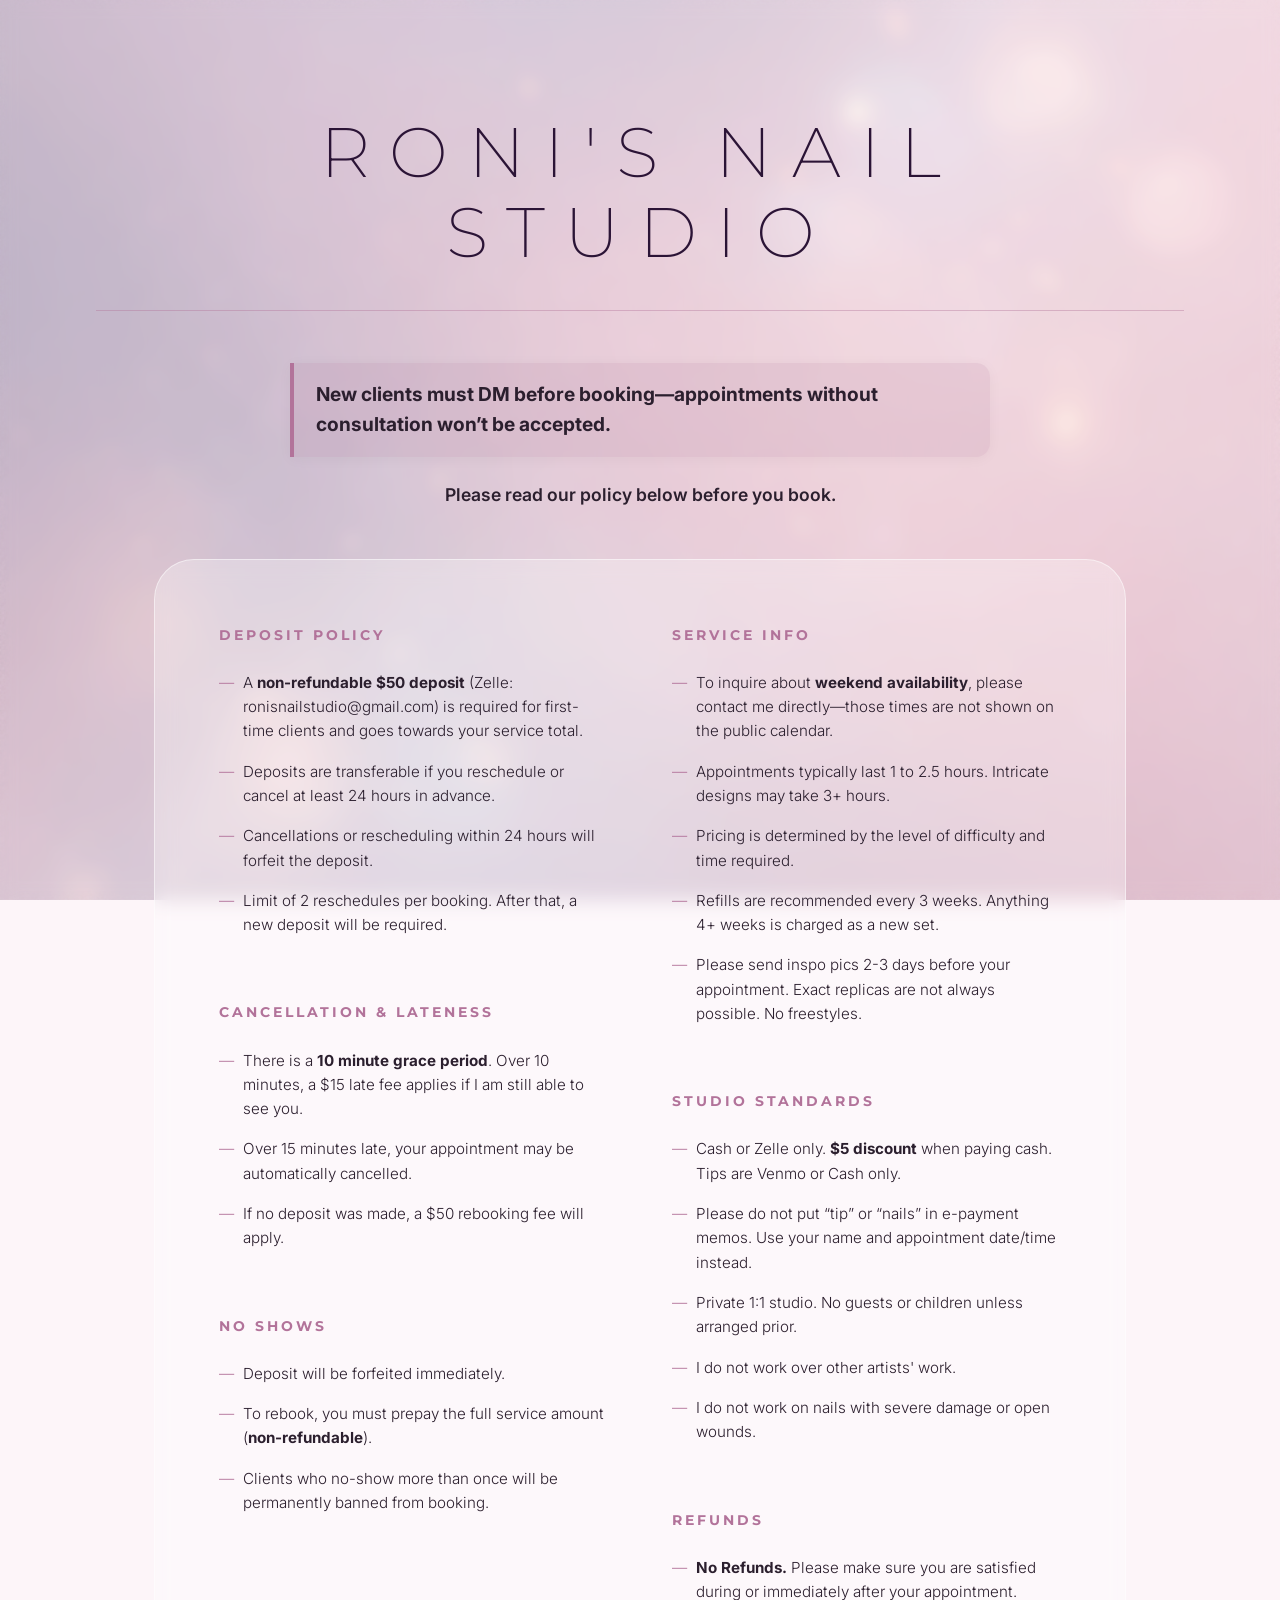
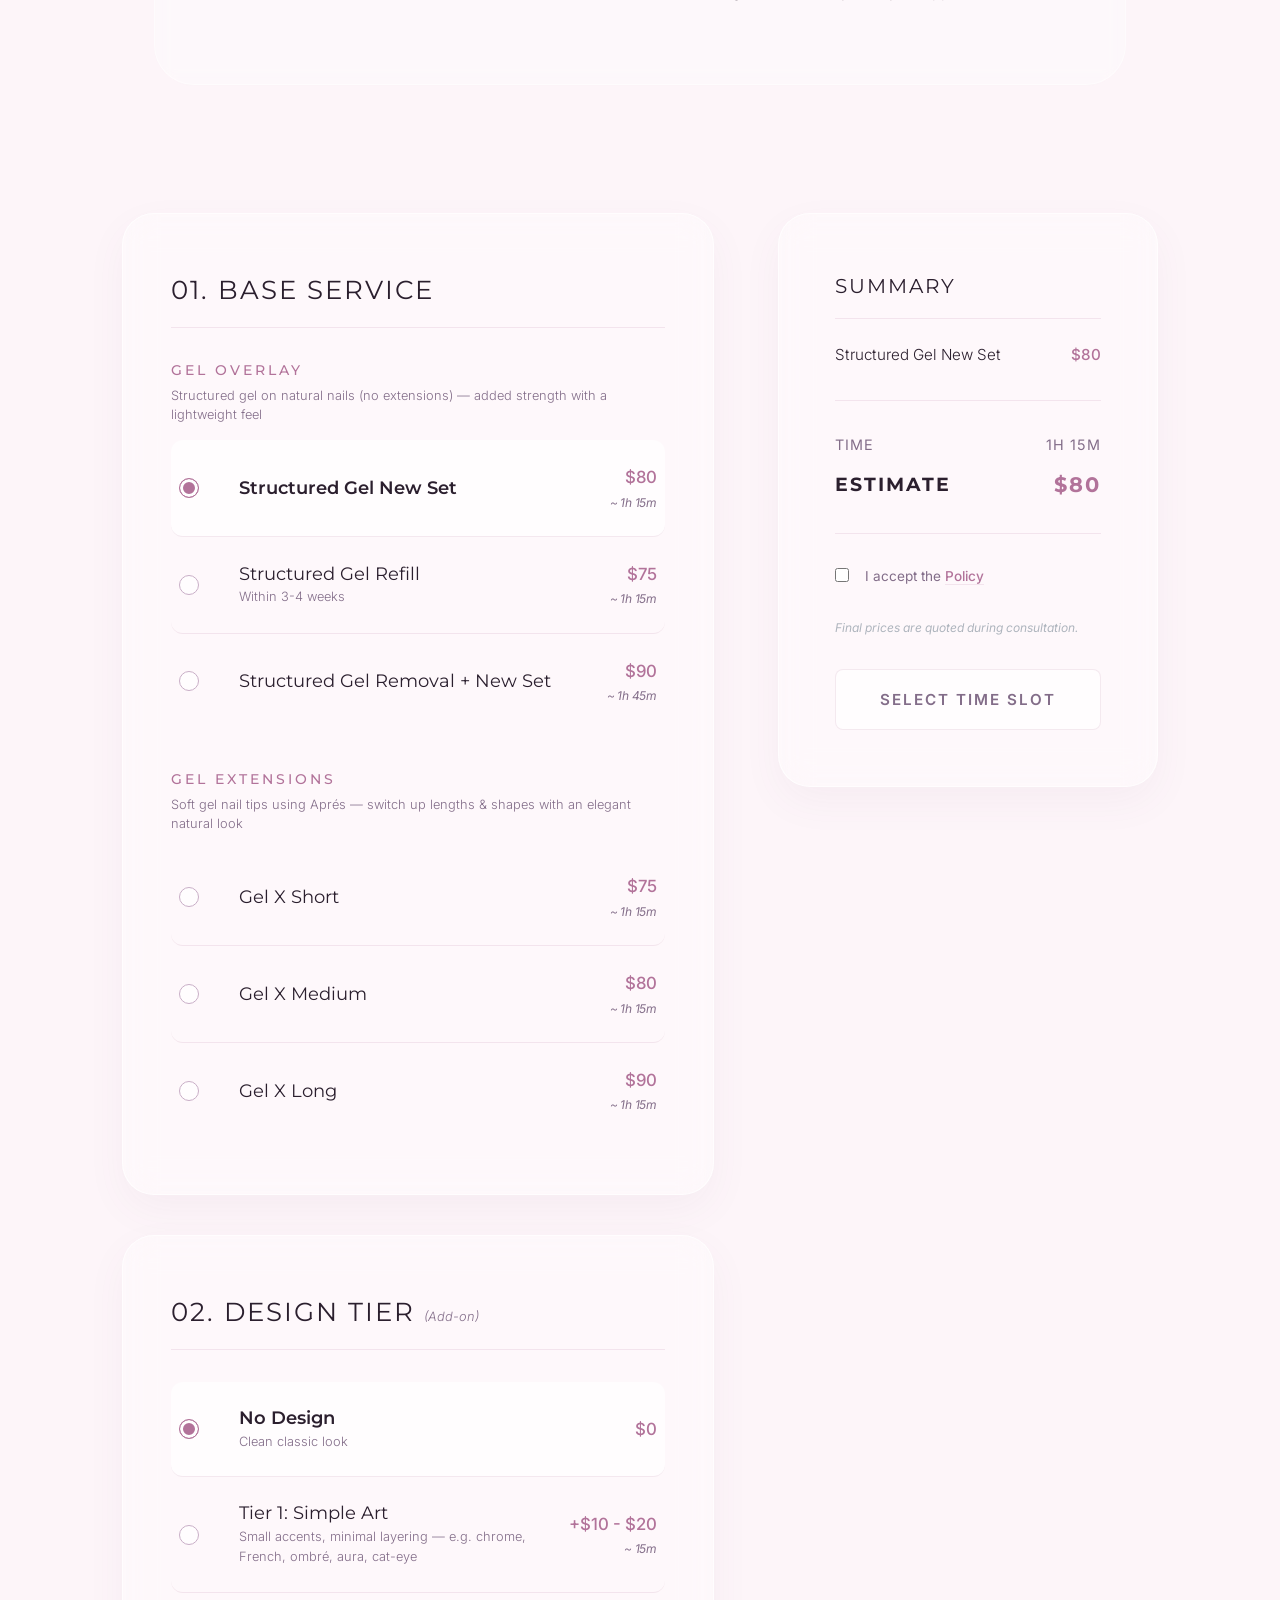
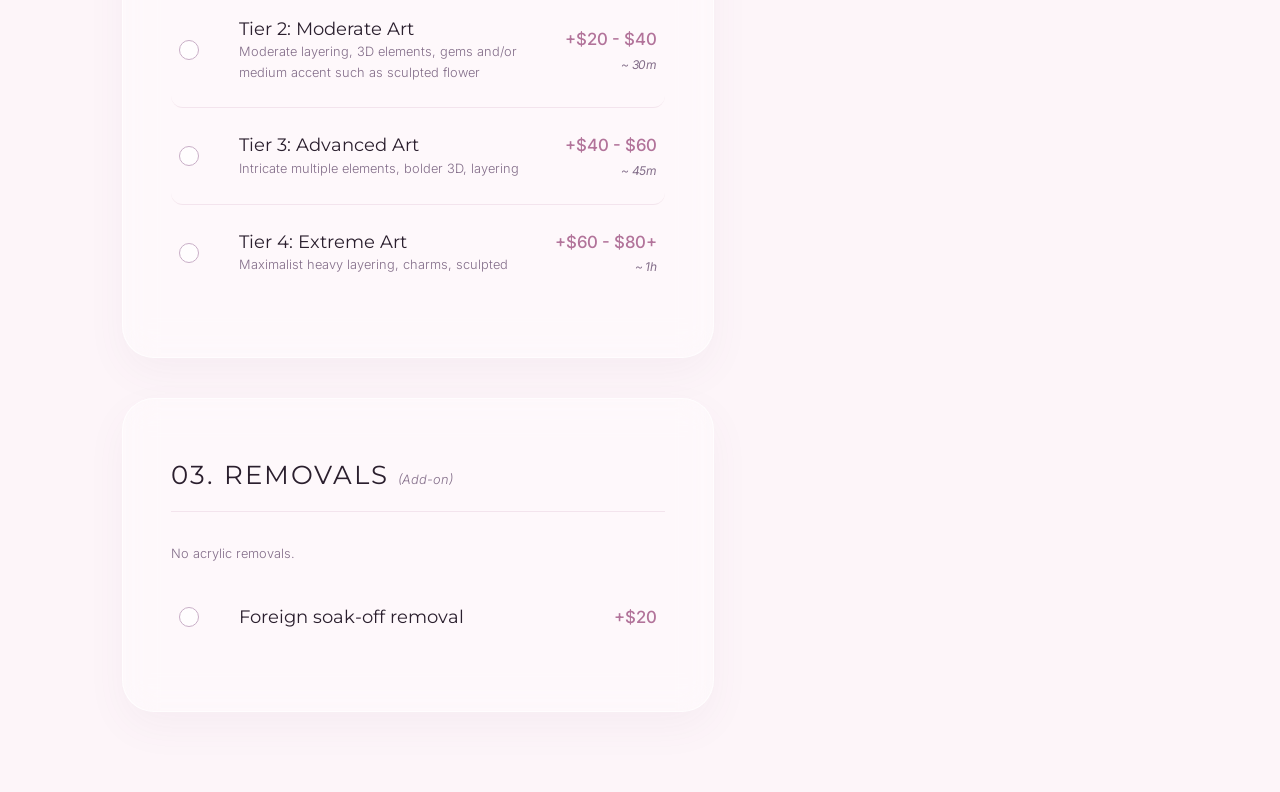
==== public/index.html @ 2b874a6c "Policy: clearer e-payment memo wording (tip/nails). Made-with: Cursor" ====
<!DOCTYPE html>
<html lang="en">
<head>
    <meta charset="UTF-8">
    <meta name="viewport" content="width=device-width, initial-scale=1.0">
    <link rel="icon" href="favicon.png" type="image/png">
    <link rel="apple-touch-icon" href="favicon.png">
    <title>Roni's Nail Studio</title>
    <!-- OG: absolute og:url + og:image required for Instagram/Meta link previews (cache: developers.facebook.com/tools/debug/). -->
    <meta name="description" content="Roni's Nail Studio">
    <meta name="keywords" content="nail studio, gel nails, gel-x, structured gel, nail art, private nail studio">
    <meta property="og:url" content="https://ronisnailstudio.com/">
    <meta property="og:title" content="Roni's Nail Studio">
    <meta property="og:description" content="Roni's Nail Studio">
    <meta property="og:type" content="website">
    <meta property="og:site_name" content="Roni's Nail Studio">
    <meta property="og:image" content="https://ronisnailstudio.com/favicon.png">
    <meta property="og:image:width" content="512">
    <meta property="og:image:height" content="512">
    <meta property="og:image:alt" content="Roni's Nail Studio">
    <meta name="twitter:card" content="summary">
    <meta name="twitter:title" content="Roni's Nail Studio">
    <meta name="twitter:description" content="Roni's Nail Studio">
    <meta name="twitter:image" content="https://ronisnailstudio.com/favicon.png">
    <link rel="stylesheet" href="styles.css?v=policy-emphasis-2">
    <!-- Premium Fonts -->
    <link href="https://fonts.googleapis.com/css2?family=Montserrat:wght@200;300;400;500&family=Playfair+Display:ital,wght@0,400;0,500;0,600;1,400&family=Inter:wght@300;400;500;600&display=swap" rel="stylesheet">
</head>
<body>
    <div class="background-texture"></div>
    <div class="background-overlay"></div>
    
    <header class="hero">
        <div class="title-wrapper">
            <h1>Roni's Nail Studio</h1>
        </div>
    </header>

    <main class="container">
        <!-- Unified Policy Section (Instagram Sync Edition) 💅✨ -->
        <section class="guidelines-section">
            <p class="editorial-intro policy-intro-alert">New clients must DM before booking—appointments without consultation won’t be accepted.</p>
            <p class="editorial-intro policy-intro-standout">Please read our policy below before you book.</p>
            <div class="guidelines-grid">
                <div class="guide-column">
                    <div class="guide-item">
                        <h3>Deposit Policy</h3>
                        <ul>
                            <li>A <strong>non-refundable $50 deposit</strong> (Zelle: ronisnailstudio@gmail.com) is required for first-time clients and goes towards your service total.</li>
                            <li>Deposits are transferable if you reschedule or cancel at least 24 hours in advance.</li>
                            <li>Cancellations or rescheduling within 24 hours will forfeit the deposit.</li>
                            <li>Limit of 2 reschedules per booking. After that, a new deposit will be required.</li>
                        </ul>
                    </div>
                    <div class="guide-item">
                        <h3>Cancellation & Lateness</h3>
                        <ul>
                            <li>There is a <strong>10 minute grace period</strong>. Over 10 minutes, a $15 late fee applies if I am still able to see you.</li>
                            <li>Over 15 minutes late, your appointment may be automatically cancelled.</li>
                            <li>If no deposit was made, a $50 rebooking fee will apply.</li>
                        </ul>
                    </div>
                    <div class="guide-item">
                        <h3>No Shows</h3>
                        <ul>
                            <li>Deposit will be forfeited immediately.</li>
                            <li>To rebook, you must prepay the full service amount (<strong>non-refundable</strong>).</li>
                            <li>Clients who no-show more than once will be permanently banned from booking.</li>
                        </ul>
                    </div>
                </div>
                
                <div class="guide-column">
                    <div class="guide-item">
                        <h3>Service Info</h3>
                        <ul>
                            <li>To inquire about <strong>weekend availability</strong>, please contact me directly—those times are not shown on the public calendar.</li>
                            <li>Appointments typically last 1 to 2.5 hours. Intricate designs may take 3+ hours.</li>
                            <li>Pricing is determined by the level of difficulty and time required.</li>
                            <li>Refills are recommended every 3 weeks. Anything 4+ weeks is charged as a new set.</li>
                            <li>Please send inspo pics 2-3 days before your appointment. Exact replicas are not always possible. No freestyles.</li>
                        </ul>
                    </div>
                    <div class="guide-item">
                        <h3>Studio Standards</h3>
                        <ul>
                            <li>Cash or Zelle only. <strong>$5 discount</strong> when paying cash. Tips are Venmo or Cash only.</li>
                            <li>Please do not put “tip” or “nails” in e-payment memos. Use your name and appointment date/time instead.</li>
                            <li>Private 1:1 studio. No guests or children unless arranged prior.</li>
                            <li>I do not work over other artists' work.</li>
                            <li>I do not work on nails with severe damage or open wounds.</li>
                        </ul>
                    </div>
                    <div class="guide-item">
                        <h3>Refunds</h3>
                        <ul>
                            <li><strong>No Refunds.</strong> Please make sure you are satisfied during or immediately after your appointment.</li>
                        </ul>
                    </div>
                </div>
            </div>
        </section>

        <div class="booking-form">
            <section class="form-section">
                <h2>01. Base Service</h2>
                <h3 class="category-label">Gel Overlay</h3>
                <p class="category-desc">Structured gel on natural nails (no extensions) — added strength with a lightweight feel</p>
                <div class="service-list">
                    <label class="list-row luxury-radio">
                        <input type="radio" name="base-service" value="sg-new" data-price="80" data-time="75" checked>
                        <div class="row-content">
                            <div class="row-info"><h3>Structured Gel New Set</h3></div>
                            <div class="row-meta"><span class="price">$80</span><span class="time">~ 1h 15m</span></div>
                        </div>
                    </label>
                    <label class="list-row luxury-radio">
                        <input type="radio" name="base-service" value="sg-refill" data-price="75" data-time="75">
                        <div class="row-content">
                            <div class="row-info"><h3>Structured Gel Refill</h3><p class="desc">Within 3-4 weeks</p></div>
                            <div class="row-meta"><span class="price">$75</span><span class="time">~ 1h 15m</span></div>
                        </div>
                    </label>
                    <label class="list-row luxury-radio">
                        <input type="radio" name="base-service" value="sg-removal-new" data-price="90" data-time="105">
                        <div class="row-content">
                            <div class="row-info"><h3>Structured Gel Removal + New Set</h3></div>
                            <div class="row-meta"><span class="price">$90</span><span class="time">~ 1h 45m</span></div>
                        </div>
                    </label>
                </div>

                <h3 class="category-label" style="margin-top: 2.5rem;">Gel Extensions</h3>
                <p class="category-desc">Soft gel nail tips using Aprés — switch up lengths & shapes with an elegant natural look</p>
                <div class="service-list">
                    <label class="list-row luxury-radio">
                        <input type="radio" name="base-service" value="gx-short" data-price="75" data-time="75">
                        <div class="row-content">
                            <div class="row-info"><h3>Gel X Short</h3></div>
                            <div class="row-meta"><span class="price">$75</span><span class="time">~ 1h 15m</span></div>
                        </div>
                    </label>
                    <label class="list-row luxury-radio">
                        <input type="radio" name="base-service" value="gx-medium" data-price="80" data-time="75">
                        <div class="row-content">
                            <div class="row-info"><h3>Gel X Medium</h3></div>
                            <div class="row-meta"><span class="price">$80</span><span class="time">~ 1h 15m</span></div>
                        </div>
                    </label>
                    <label class="list-row luxury-radio">
                        <input type="radio" name="base-service" value="gx-long" data-price="90" data-time="75">
                        <div class="row-content">
                            <div class="row-info"><h3>Gel X Long</h3></div>
                            <div class="row-meta"><span class="price">$90</span><span class="time">~ 1h 15m</span></div>
                        </div>
                    </label>
                </div>
            </section>

            <section class="form-section">
                <h2>02. Design Tier <span class="subtitle">(Add-on)</span></h2>
                <div class="service-list tiers">
                    <label class="list-row luxury-radio">
                        <input type="radio" name="design-tier" value="none" data-price-min="0" data-price-max="0" data-time="0" checked>
                        <div class="row-content">
                            <div class="row-info"><h3>No Design</h3><p class="desc">Clean classic look</p></div>
                            <div class="row-meta"><span class="price">$0</span></div>
                        </div>
                    </label>
                    <label class="list-row luxury-radio">
                        <input type="radio" name="design-tier" value="tier1" data-price-min="10" data-price-max="20" data-time="15">
                        <div class="row-content">
                            <div class="row-info"><h3>Tier 1: Simple Art</h3><p class="desc">Small accents, minimal layering — e.g. chrome, French, ombré, aura, cat-eye</p></div>
                            <div class="row-meta"><span class="price">+$10 - $20</span><span class="time">~ 15m</span></div>
                        </div>
                    </label>
                    <label class="list-row luxury-radio">
                        <input type="radio" name="design-tier" value="tier2" data-price-min="20" data-price-max="40" data-time="30">
                        <div class="row-content">
                            <div class="row-info"><h3>Tier 2: Moderate Art</h3><p class="desc">Moderate layering, 3D elements, gems and/or medium accent such as sculpted flower</p></div>
                            <div class="row-meta"><span class="price">+$20 - $40</span><span class="time">~ 30m</span></div>
                        </div>
                    </label>
                    <label class="list-row luxury-radio">
                        <input type="radio" name="design-tier" value="tier3" data-price-min="40" data-price-max="60" data-time="45">
                        <div class="row-content">
                            <div class="row-info"><h3>Tier 3: Advanced Art</h3><p class="desc">Intricate multiple elements, bolder 3D, layering</p></div>
                            <div class="row-meta"><span class="price">+$40 - $60</span><span class="time">~ 45m</span></div>
                        </div>
                    </label>
                    <label class="list-row luxury-radio">
                        <input type="radio" name="design-tier" value="tier4" data-price-min="60" data-price-max="80" data-time="60">
                        <div class="row-content">
                            <div class="row-info"><h3>Tier 4: Extreme Art</h3><p class="desc">Maximalist heavy layering, charms, sculpted</p></div>
                            <div class="row-meta"><span class="price">+$60 - $80+</span><span class="time">~ 1h</span></div>
                        </div>
                    </label>
                </div>
            </section>

            <section class="form-section">
                <h2>03. Removals <span class="subtitle">(Add-on)</span></h2>
                <p class="category-desc">No acrylic removals.</p>
                <div class="service-list">
                    <label class="list-row luxury-radio">
                        <input type="checkbox" name="addon-foreign-soakoff" value="1">
                        <div class="row-content">
                            <div class="row-info"><h3>Foreign soak-off removal</h3></div>
                            <div class="row-meta"><span class="price">+$20</span></div>
                        </div>
                    </label>
                </div>
            </section>
        </div>

        <aside class="booking-summary-sidebar">
            <div class="summary-card">
                <h2>Summary</h2>
                <ul id="summary-items" class="summary-list"></ul>
                <hr>
                <div class="summary-total">
                    <div class="total-row"><p class="total-label">Time</p><span id="total-time">1h 15m</span></div>
                    <div class="total-row price-row"><h3>Estimate</h3><h3 id="total-price">$80</h3></div>
                </div>
                <hr>
                <div class="policy-agreement">
                    <label class="agreement-label">
                        <input type="checkbox" id="policy-agree-checkbox">
                        <span>I accept the <a href="#" id="open-policy-link">Policy</a></span>
                    </label>
                </div>
                <p class="disclaimer">Final prices are quoted during consultation.</p>
                <button id="book-btn" class="cute-btn" disabled>Select Time Slot</button>
            </div>
        </aside>
    </main>

    <!-- Refined Policy Modal 🧼💎✨ -->
    <div id="policy-modal" class="modal-overlay">
        <div class="modal-content">
            <button class="close-btn" id="close-modal">&times;</button>
            <h2 class="modal-title" style="margin-bottom: 3rem;">Policy</h2>
            <!-- Modal content now perfectly mirrors the main page grid -->
            <div id="modal-policy-body"></div>
            <div class="modal-footer">
                <button class="cute-btn" id="modal-agree-btn">I Understand & Agree</button>
            </div>
        </div>
    </div>

    <script src="script.js?v=booking_nav_v6"></script>
    <script>
        // Copy main guidelines into modal for perfect synchronization
        document.addEventListener('DOMContentLoaded', () => {
            const modalBody = document.getElementById('modal-policy-body');
            document.querySelectorAll('.guidelines-section .editorial-intro').forEach((p) => {
                modalBody.appendChild(p.cloneNode(true));
            });
            modalBody.appendChild(document.querySelector('.guidelines-grid').cloneNode(true));
        });
    </script>
</body>
</html>
---- public/styles.css ----
html {
    overflow-x: hidden;
    max-width: 100%;
}

:root {
    /* Luxury Pastel Lilac Palette */
    --bg-overlay: rgba(246, 235, 250, 0.2); /* Very sheer wash to reveal background */
    --text-main: #2b1f2e;
    --text-muted: #836d89;
    --text-accent: #b2739a; /* Dusty cute rose */
    --border-line: rgba(178, 115, 154, 0.15); /* Faint pink line */
    --button-bg: #c78eb1; /* Pastel luxurious pinky/mauve */
    --font-heading: 'Montserrat', sans-serif;
    --font-body: 'Inter', sans-serif;
    --site-title-plum: #5a3d4f;
    /* Hero wordmark — deep purple (not black) */
    --hero-wordmark-color: #2b1436;
}

* {
    box-sizing: border-box;
    margin: 0;
    padding: 0;
}

body {
    font-family: var(--font-body);
    color: var(--text-main);
    min-height: 100vh;
    overflow-x: hidden;
    max-width: 100%;
    width: 100%;
    line-height: 1.6;
    position: relative;
    background: #fdf5f9; /* Fallback */
    -webkit-font-smoothing: antialiased;
    -moz-osx-font-smoothing: grayscale;
}

/* Base Texture layer: Starry Cute Wallpaper */
.background-texture {
    position: fixed;
    inset: 0;
    width: 100%;
    height: 100%;
    height: 100dvh;
    background-image: url('bg.png');
    background-size: cover;
    background-position: center;
    background-attachment: fixed;
    z-index: -2;
}

/* iOS Safari: fixed + background-attachment:fixed causes scroll jump / rubber-band glitches */
@media (max-width: 768px) {
    .background-texture {
        background-attachment: scroll;
    }
}

/* The lush pastel wash over the texture */
.background-overlay {
    position: fixed;
    inset: 0;
    width: 100%;
    height: 100%;
    height: 100dvh;
    background: var(--bg-overlay); 
    backdrop-filter: blur(8px); /* Soft focus */
    -webkit-backdrop-filter: blur(8px);
    z-index: -1;
}

/* Spinner: ring on ::before, rotation on the box (Chrome is flaky animating border+transform on one element). */
.spinner {
    display: inline-block;
    width: 18px;
    height: 18px;
    flex-shrink: 0;
    vertical-align: middle;
    position: relative;
    box-sizing: border-box;
    -webkit-animation: booking-spin 0.65s linear infinite;
    animation: booking-spin 0.65s linear infinite;
}

.spinner::before {
    content: '';
    position: absolute;
    left: 0;
    top: 0;
    width: 100%;
    height: 100%;
    box-sizing: border-box;
    border: 2px solid rgba(178, 115, 154, 0.25);
    border-top-color: var(--text-accent);
    border-radius: 50%;
}

.cute-btn .spinner::before {
    border-color: rgba(255, 255, 255, 0.35);
    border-top-color: rgba(255, 255, 255, 0.95);
}

.cute-btn.is-navigating,
.cute-btn.is-submitting {
    display: flex;
    align-items: center;
    justify-content: center;
    pointer-events: none;
}

.cute-btn.is-navigating {
    opacity: 0.95;
}

@-webkit-keyframes booking-spin {
    from {
        -webkit-transform: rotate(0deg);
    }
    to {
        -webkit-transform: rotate(360deg);
    }
}

@keyframes booking-spin {
    from {
        transform: rotate(0deg);
    }
    to {
        transform: rotate(360deg);
    }
}

/* Hero — wordmark: Montserrat light, wide tracking */
.hero {
    text-align: center;
    padding: 5.75rem 1rem 3.25rem 1rem;
    display: flex;
    flex-direction: column;
    align-items: center;
}

.title-wrapper {
    display: flex;
    flex-direction: column;
    align-items: center;
    justify-content: center;
    margin-bottom: 0;
    border-bottom: 1px solid rgba(178, 115, 154, 0.4);
    padding: 1.25rem 1.25rem 2.35rem;
    width: 100%;
    max-width: min(68rem, 100%);
    box-sizing: border-box;
}

h1 {
    font-family: var(--font-heading);
    font-size: 2.8rem;
    font-weight: 300;
    text-transform: uppercase;
    letter-spacing: 6px;
    color: var(--text-main);
    line-height: 1.1;
    max-width: 100%;
    overflow-wrap: anywhere;
    word-wrap: break-word;
}

.title-wrapper h1 {
    font-family: var(--font-heading);
    font-weight: 200;
    font-style: normal;
    text-transform: uppercase;
    letter-spacing: 0.28em;
    font-size: clamp(2.35rem, 7.2vw, 4.35rem);
    line-height: 1.15;
    width: 100%;
    max-width: 100%;
    overflow-wrap: anywhere;
    color: var(--hero-wordmark-color);
    text-rendering: optimizeLegibility;
    text-shadow: none;
}

.container {
    display: flex;
    justify-content: center;
    align-items: flex-start;
    gap: 4rem;
    max-width: 1100px;
    margin: 0 auto;
    padding: 0 2rem 5rem 2rem;
    flex-wrap: wrap;
}

.booking-form {
    flex: 1;
    min-width: 320px;
    max-width: 600px; 
    display: flex;
    flex-direction: column;
    gap: 2.5rem; 
}

/* Beautiful Structural Sections */
.form-section {
    background: rgba(255, 255, 255, 0.35);
    backdrop-filter: blur(16px);
    -webkit-backdrop-filter: blur(16px);
    border: 1px solid rgba(255, 255, 255, 0.7);
    border-radius: 32px; /* Very soft pebble grouping */
    padding: 3.5rem 3rem;
    box-shadow: 0 15px 40px rgba(119, 78, 120, 0.05); /* Invisible airy shadow */
}

h2 {
    font-family: var(--font-heading);
    font-size: 1.6rem;
    font-weight: 400;
    color: var(--text-main);
    margin-bottom: 2rem;
    padding-bottom: 1rem;
    text-transform: uppercase;
    letter-spacing: 2px;
    border-bottom: 1px solid var(--border-line);
}

.subtitle {
    font-family: var(--font-body);
    font-size: 0.8rem;
    font-weight: 300;
    font-style: italic;
    color: var(--text-muted);
    letter-spacing: 0px;
    text-transform: none;
}

/* Category Labels inside form sections */
.category-label {
    font-family: var(--font-heading);
    font-size: 0.85rem;
    font-weight: 500;
    text-transform: uppercase;
    letter-spacing: 3px;
    color: var(--text-accent);
    margin-bottom: 0.25rem;
    margin-top: 0.5rem;
    padding: 0;
    border-bottom: none;
}

.category-desc {
    font-family: var(--font-body);
    font-size: 0.8rem;
    font-weight: 300;
    color: var(--text-muted);
    margin-bottom: 1rem;
    line-height: 1.5;
}

/* Beautiful Borderless List View INSIDE sections */
.service-list {
    display: flex;
    flex-direction: column;
    gap: 0;
}

.list-row {
    position: relative;
    cursor: pointer;
    background: transparent;
    border: none;
    border-bottom: 1px solid var(--border-line);
    padding: 1.5rem 0.5rem;
    transition: all 0.3s ease;
    border-radius: 12px;
}

.list-row:last-child {
    border-bottom: none;
}

/* Delicate Hover Effect */
.list-row:hover {
    background: rgba(255, 255, 255, 0.3); /* Soft glass highlight inside section */
    transform: translateX(4px);
}

.list-row input[type="radio"], .list-row input[type="checkbox"] {
    position: absolute;
    opacity: 0;
}

.row-content {
    display: flex;
    justify-content: space-between;
    align-items: center;
    width: 100%;
    gap: 1.25rem; /* Prevents long titles from squashing prices */
}

/* Custom Check/Radio styling */
.luxury-radio .row-content::before,
.luxury-checkbox .row-content::before {
    content: "";
    width: 18px;
    height: 18px;
    border: 1px solid #c8adc6;
    background: rgba(255,255,255,0.7);
    border-radius: 50%; /* Circle for radio */
    margin-right: 1.25rem;
    transition: all 0.25s ease;
    flex-shrink: 0;
}

.luxury-checkbox .row-content::before {
    border-radius: 3px; /* Soft square for checkbox */
}

.list-row:has(input:checked) .row-content::before {
    border-color: var(--text-accent);
    background: var(--text-accent);
    box-shadow: inset 0 0 0 3px #fff;
}

.list-row:has(input:checked) {
    background: rgba(255, 255, 255, 0.6); /* Highlights selection */
}

.list-row:has(input:checked) h3 {
    font-weight: 600;
    color: var(--text-main);
}

.align-center {
    align-items: center !important;
}

.row-info {
    display: flex;
    flex-direction: column;
    gap: 0.1rem; /* Slightly tighter desc */
    flex-grow: 1; /* Pushes meta to right */
    min-width: 0; /* Important for text overflow */
}

.row-info h3 {
    font-family: var(--font-heading);
    font-size: 1.15rem; /* Slightly smaller for mobile-first neatness */
    font-weight: 400;
    color: var(--text-main);
    transition: font-weight 0.2s;
    line-height: 1.3;
}

.row-info .desc {
    font-size: 0.8rem;
    color: var(--text-muted);
    font-weight: 300;
}

.row-meta {
    display: flex;
    flex-direction: column;
    align-items: flex-end;
    gap: 0.1rem;
    flex-shrink: 0; /* Prevents price/time from narrowing */
}

.row-meta .price {
    font-family: var(--font-body);
    font-size: 1.05rem;
    font-weight: 500;
    color: var(--text-accent); /* Cute pastel price */
    white-space: nowrap;
}

.row-meta .time {
    font-size: 0.75rem;
    color: var(--text-muted);
    font-style: italic;
    white-space: nowrap; /* Forces one line */
    letter-spacing: -0.2px; /* Tighter for a neat look */
}

/* Elegant Floating Summary */
.booking-summary-sidebar {
    width: 380px;
    position: sticky;
    top: 5rem;
}

.summary-card {
    background: rgba(255, 255, 255, 0.35);
    backdrop-filter: blur(16px);
    -webkit-backdrop-filter: blur(16px);
    border: 1px solid rgba(255, 255, 255, 0.7);
    border-radius: 32px;
    padding: 3.5rem;
    margin-top: 0;
    box-shadow: 0 15px 40px rgba(119, 78, 120, 0.05);
}

.summary-card h2 {
    font-size: 1.25rem;
    color: var(--text-main);
    text-align: left;
    border-bottom: 1px solid var(--border-line);
    padding-bottom: 1rem;
    margin-bottom: 1.5rem;
    letter-spacing: 2px;
}

.summary-list {
    list-style: none;
    display: flex;
    flex-direction: column;
    gap: 1.25rem;
}

.summary-item {
    display: flex;
    justify-content: space-between;
    align-items: flex-start;
    font-size: 0.95rem;
    font-weight: 300;
    color: var(--text-main);
}

.summary-item .item-price {
    font-weight: 500;
    color: var(--text-accent);
}

hr {
    border: none;
    border-top: 1px solid var(--border-line);
    margin: 2rem 0;
}

.summary-total {
    display: flex;
    flex-direction: column;
    gap: 0.75rem;
    margin-bottom: 2rem;
}

.total-row {
    display: flex;
    justify-content: space-between;
    align-items: center;
}

.total-label, .total-row span {
    font-size: 0.9rem;
    color: var(--text-muted);
    text-transform: uppercase;
    letter-spacing: 1px;
}

.price-row h3 {
    font-family: var(--font-heading);
    font-size: 1.2rem;
    text-transform: uppercase;
    letter-spacing: 2px;
    color: var(--text-main);
    margin-bottom: 0;
}

.price-row h3#total-price {
    font-family: var(--font-heading);
    font-size: 1.3rem;
    color: var(--text-accent);
    white-space: nowrap;
}

.policy-agreement {
    background: transparent;
    padding: 0;
    border: none;
    margin-bottom: 2rem;
}

.agreement-label {
    display: flex;
    align-items: flex-start;
    gap: 1rem;
    font-size: 0.85rem;
    cursor: pointer;
    color: var(--text-muted);
    line-height: 1.5;
}

.agreement-label input {
    margin-top: 2px;
    width: 14px;
    height: 14px;
    accent-color: var(--text-accent);
    cursor: pointer;
}

.agreement-label a {
    color: var(--text-accent);
    font-weight: 500;
    text-decoration: none;
    border-bottom: 1px solid var(--border-line);
    transition: 0.2s;
}

.agreement-label a:hover {
    border-bottom-color: var(--text-accent);
}

.disclaimer {
    font-size: 0.75rem;
    text-align: left;
    color: #aeb4bd;
    margin-bottom: 2rem;
    font-weight: 400;
    font-style: italic;
}

.hidden {
    display: none !important;
}

@keyframes fadeIn {
    from { opacity: 0; transform: translateY(-5px); }
    to { opacity: 1; transform: translateY(0); }
}

.cute-btn {
    width: 100%;
    padding: 1.25rem;
    font-family: var(--font-body);
    font-size: 0.95rem;
    font-weight: 600;
    color: #fff;
    background: var(--button-bg);
    border: none;
    border-radius: 8px; /* Cute but professional */
    cursor: pointer;
    transition: background-color 0.3s ease, box-shadow 0.3s ease, opacity 0.3s ease, transform 0.3s ease, color 0.3s ease;
    text-transform: uppercase;
    letter-spacing: 2px;
}

.cute-btn:disabled {
    background: rgba(255,255,255,0.7);
    border: 1px solid var(--border-line);
    cursor: not-allowed;
    color: var(--text-muted);
}

.cute-btn:not(:disabled):hover {
    background: #a96f92; /* Beautiful burnished rose shift */
    box-shadow: 0 8px 25px rgba(169, 111, 146, 0.35);
    transform: translateY(-2px);
}

/* Ultra Minimal Modal Styling */
.modal-overlay {
    position: fixed;
    inset: 0;
    width: 100%;
    max-width: 100%;
    min-height: 100vh;
    min-height: 100dvh;
    background: rgba(246, 235, 250, 0.85); /* Matches background theme */
    backdrop-filter: blur(15px);
    -webkit-backdrop-filter: blur(15px);
    display: flex;
    justify-content: center;
    align-items: center;
    z-index: 100;
    opacity: 0;
    pointer-events: none;
    transition: opacity 0.4s ease;
}

.modal-overlay.active {
    opacity: 1;
    pointer-events: all;
}

.modal-content {
    background: #fff;
    border: 1px solid rgba(255, 255, 255, 0.9);
    width: 90%;
    max-width: 600px;
    max-height: 85vh;
    padding: 3rem;
    border-radius: 32px;
    position: relative;
    overflow-y: auto;
    box-shadow: 0 20px 60px rgba(0,0,0,0.08);
    transform: translateY(20px);
    transition: transform 0.4s cubic-bezier(0.2, 0.8, 0.2, 1);
}

.modal-overlay.active .modal-content {
    transform: translateY(0);
}

/* Scrollbar hiding for that pure aesthetic */
.modal-content::-webkit-scrollbar {
    display: none;
}
.modal-content {
    -ms-overflow-style: none;
    scrollbar-width: none;  
}

.close-btn {
    position: absolute;
    top: 1.5rem;
    right: 2rem;
    background: none;
    border: none;
    font-family: var(--font-body);
    font-size: 2rem;
    font-weight: 300;
    color: var(--text-muted);
    cursor: pointer;
    transition: color 0.2s;
    z-index: 1000;
}

.close-btn:hover {
    color: var(--text-main);
}

.modal-title {
    font-family: var(--font-heading);
    font-size: 2.2rem;
    font-weight: 400;
    color: var(--text-main);
    text-align: left;
    margin-bottom: 2.5rem;
    letter-spacing: 0;
    text-transform: none;
    padding: 0;
    border-bottom: none;
}

.policy-lead {
    font-family: var(--font-body);
    font-size: 1.05rem;
    font-weight: 400;
    color: var(--text-muted);
    line-height: 1.75;
    margin: -0.5rem 0 2.5rem 0;
    max-width: 40rem;
}

#policy-modal .policy-lead {
    margin: 0 0 1.15rem 0;
    max-width: none;
}

#policy-modal .policy-lead:last-of-type {
    margin-bottom: 2rem;
}

#policy-modal .policy-lead.policy-intro-alert {
    font-weight: 700;
    font-style: normal;
    font-size: clamp(1.05rem, 2.5vw, 1.2rem);
    color: var(--text-main);
    line-height: 1.55;
    text-align: left;
    background: rgba(169, 111, 146, 0.14);
    border-left: 4px solid var(--text-accent);
    padding: 1.1rem 1.35rem;
    border-radius: 0 14px 14px 0;
    box-shadow: 0 2px 14px rgba(0, 0, 0, 0.04);
    max-width: none;
}

#policy-modal .policy-lead.policy-intro-standout {
    font-weight: 600;
    font-style: normal;
    font-size: 1.1rem;
    color: var(--text-main);
    line-height: 1.65;
}

.policy-section {
    margin-bottom: 2.5rem;
}

.policy-section h3 {
    font-family: var(--font-body);
    font-size: 0.9rem;
    font-weight: 600;
    text-transform: uppercase;
    letter-spacing: 2px;
    color: var(--text-accent);
    margin-bottom: 1.25rem;
    border-bottom: none;
}

.policy-section ul {
    list-style-type: none;
    padding-left: 0;
}

.policy-section li {
    font-size: 0.95rem;
    font-weight: 300;
    margin-bottom: 1rem;
    color: var(--text-main);
    line-height: 1.6;
    position: relative;
    padding-left: 1.5rem;
}

.policy-section li::before {
    content: "—";
    position: absolute;
    left: 0;
    color: var(--text-accent);
    font-size: 0.9rem;
}

.policy-section a {
    color: var(--text-accent);
    text-decoration: none;
    border-bottom: 1px solid currentColor;
}

.modal-footer {
    margin-top: 3rem;
    text-align: left;
}

.modal-footer .cute-btn {
    width: auto;
    padding: 1.25rem 3rem;
}

@media (max-width: 900px) {
    html {
        font-size: 15px; /* Subtle zoom out */
    }

    .container {
        flex-direction: column;
        align-items: stretch;
        gap: 3rem;
        padding: 0 1.25rem 4rem 1.25rem; /* Tighter padding */
    }
    
    .booking-summary-sidebar {
        width: 100%;
        position: static;
        margin-top: 0;
    }

    .form-section {
        padding: 2.5rem 1.5rem; /* More compact for mobile */
    }
    
    .hero {
        padding-top: 5.5rem;
    }

    h1 {
        font-size: 2.4rem; /* Slightly smaller hero */
    }

    .title-wrapper {
        padding-top: 1rem;
        padding-bottom: 2rem;
        padding-left: 0.75rem;
        padding-right: 0.75rem;
    }

    .title-wrapper h1 {
        white-space: nowrap;
        display: inline-block;
        width: auto;
        max-width: none;
        font-size: clamp(1.48rem, 5.5vw + 0.5rem, 2.72rem);
        line-height: 1.06;
        letter-spacing: 0.038em;
        font-weight: 200;
        color: var(--hero-wordmark-color);
    }
}

/* Luxury Editorial Guidelines 🧼💎✨ */
.guidelines-section {
    width: 100%;
    max-width: 1100px;
    margin: 0 auto 4rem auto;
    padding: 0 2rem;
    text-align: center;
}

.editorial-title {
    font-family: 'Playfair Display', serif;
    font-size: 3rem;
    font-weight: 400;
    color: var(--text-main);
    margin-bottom: 1.5rem;
    letter-spacing: -1px;
}

/* Default for intros without .policy-intro-* (intro lines use alert/standout below) */
.editorial-intro {
    font-family: var(--font-body);
    font-size: 1.05rem;
    color: var(--text-muted);
    max-width: 700px;
    margin: 0 auto 4rem auto;
    font-style: italic;
    line-height: 1.8;
}

/* Must-read policy lines (also appears in policy modal via clone) */
.policy-intro-alert {
    font-weight: 700;
    font-style: normal;
    font-size: clamp(1.05rem, 2.5vw, 1.2rem);
    line-height: 1.55;
    color: var(--text-main);
    text-align: left;
    background: rgba(169, 111, 146, 0.14);
    border-left: 4px solid var(--text-accent);
    padding: 1.1rem 1.35rem;
    border-radius: 0 14px 14px 0;
    box-shadow: 0 2px 14px rgba(0, 0, 0, 0.04);
}

.policy-intro-standout {
    font-weight: 600;
    font-style: normal;
    font-size: 1.1rem;
    color: var(--text-main);
}

.guidelines-section > .editorial-intro:first-of-type:not(:last-of-type) {
    margin-bottom: 1.35rem;
}

.guidelines-section > .editorial-intro:last-of-type {
    margin-bottom: 3rem;
}

#policy-modal .policy-intro-alert {
    margin-bottom: 1rem;
}

#policy-modal .policy-intro-standout {
    margin-bottom: 1.75rem;
}

.guidelines-grid {
    display: flex;
    gap: 4rem;
    text-align: left;
    background: rgba(255, 255, 255, 0.3);
    backdrop-filter: blur(10px);
    border: 1px solid rgba(255, 255, 255, 0.5);
    padding: 4rem;
    border-radius: 40px;
}

.guide-column {
    flex: 1;
    display: flex;
    flex-direction: column;
    gap: 3rem;
}

.guide-item h3 {
    font-family: var(--font-heading);
    font-size: 0.9rem;
    text-transform: uppercase;
    letter-spacing: 3px;
    color: var(--text-accent);
    margin-bottom: 1.5rem;
}

.guide-item ul {
    list-style: none;
    padding: 0;
}

.guide-item li {
    font-size: 0.95rem;
    color: var(--text-main);
    margin-bottom: 1rem;
    line-height: 1.6;
    font-weight: 300;
    position: relative;
    padding-left: 1.5rem;
}

.guide-item li::before {
    content: "—";
    position: absolute;
    left: 0;
    color: var(--text-accent);
}

@media (max-width: 900px) {
    .editorial-title {
        font-size: 2.2rem;
    }
    
    .guidelines-grid {
        flex-direction: column;
        gap: 2rem;
        padding: 2.5rem 1.5rem;
    }
}

/* Native date/time: WebKit uses a wide intrinsic min-width; clip + inner constraints keep it aligned with text fields */
.input-date-wrap {
    width: 100%;
    max-width: 100%;
    overflow: hidden;
    box-sizing: border-box;
    border-radius: 10px;
}

.input-date-wrap input[type="date"] {
    display: block;
    width: 100%;
    max-width: 100%;
    min-width: 0;
    margin: 0;
    box-sizing: border-box;
}

input[type="date"],
input[type="time"],
input[type="datetime-local"] {
    max-width: 100%;
    min-width: 0;
    box-sizing: border-box;
    display: block;
    width: 100%;
}

input[type="date"]::-webkit-datetime-edit-fields-wrapper {
    max-width: 100%;
    min-width: 0;
    box-sizing: border-box;
}

input[type="date"]::-webkit-calendar-picker-indicator {
    margin-inline-start: 0.25rem;
}
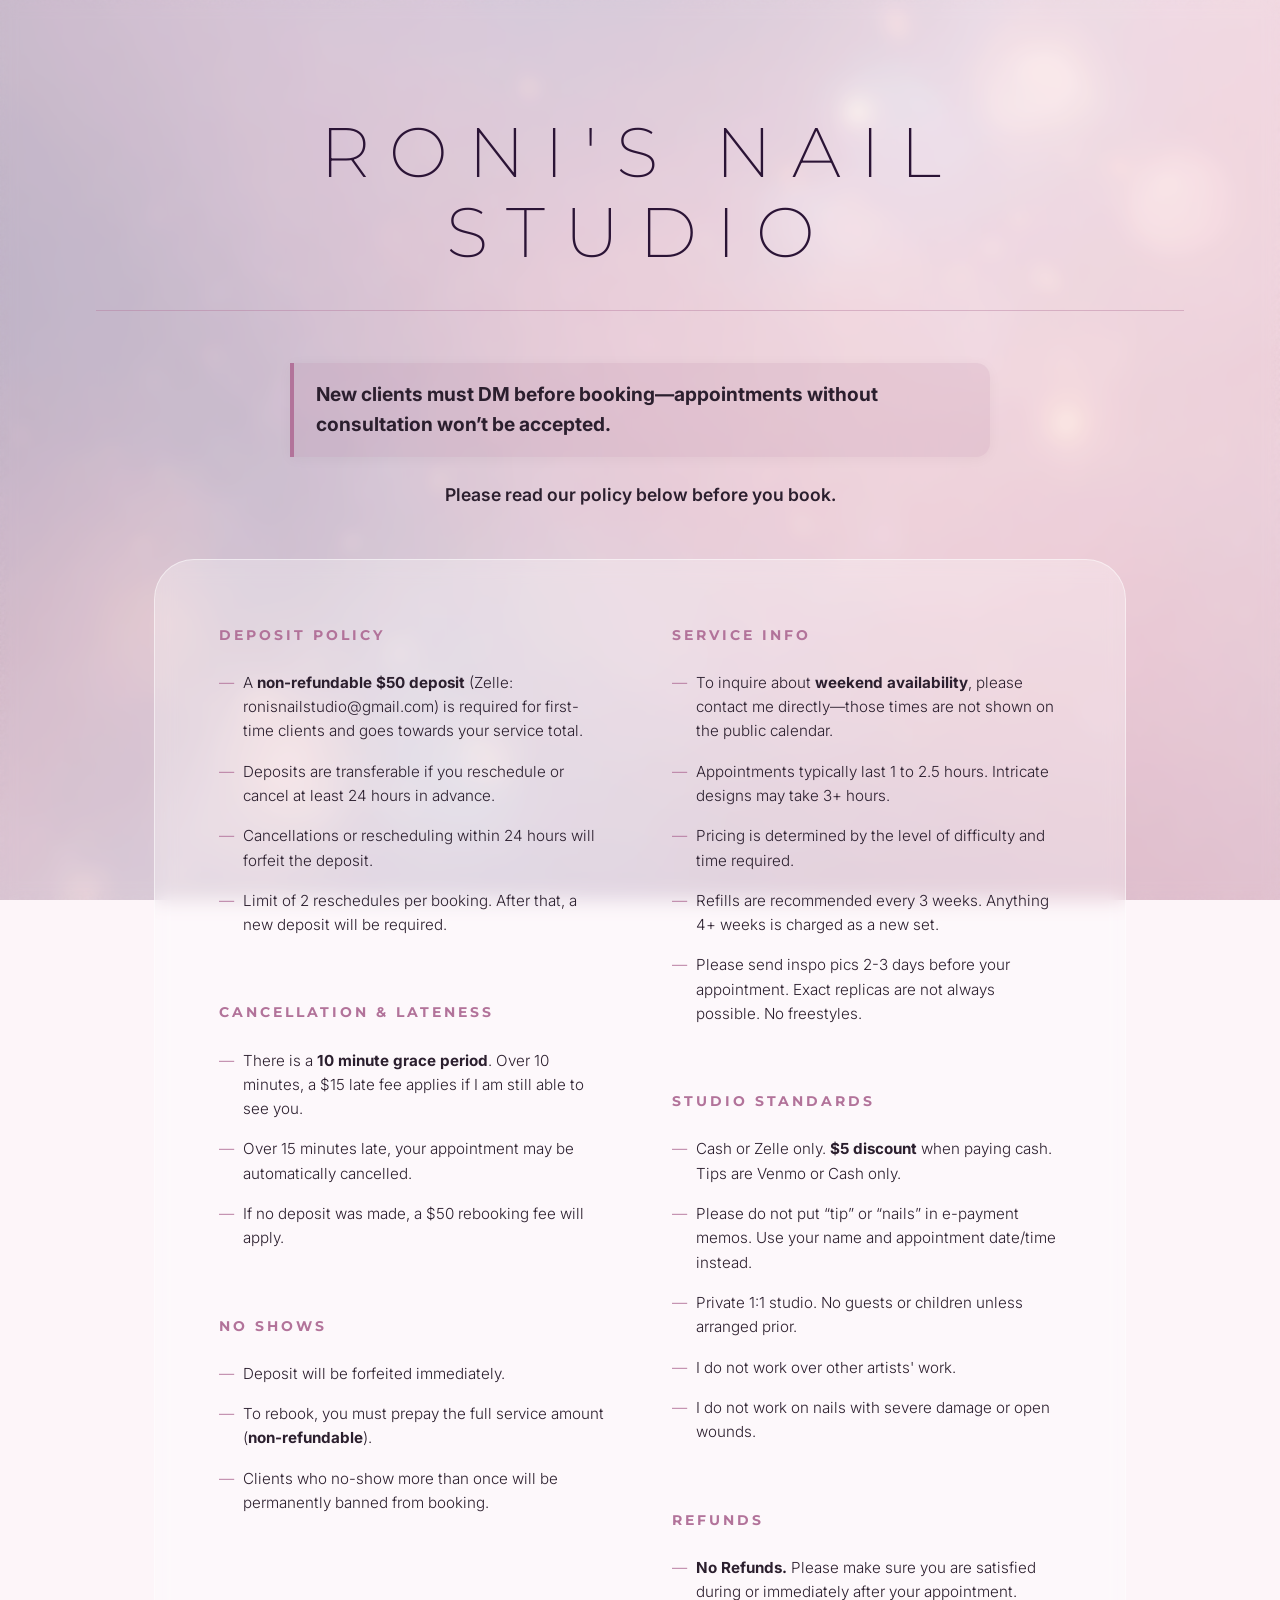
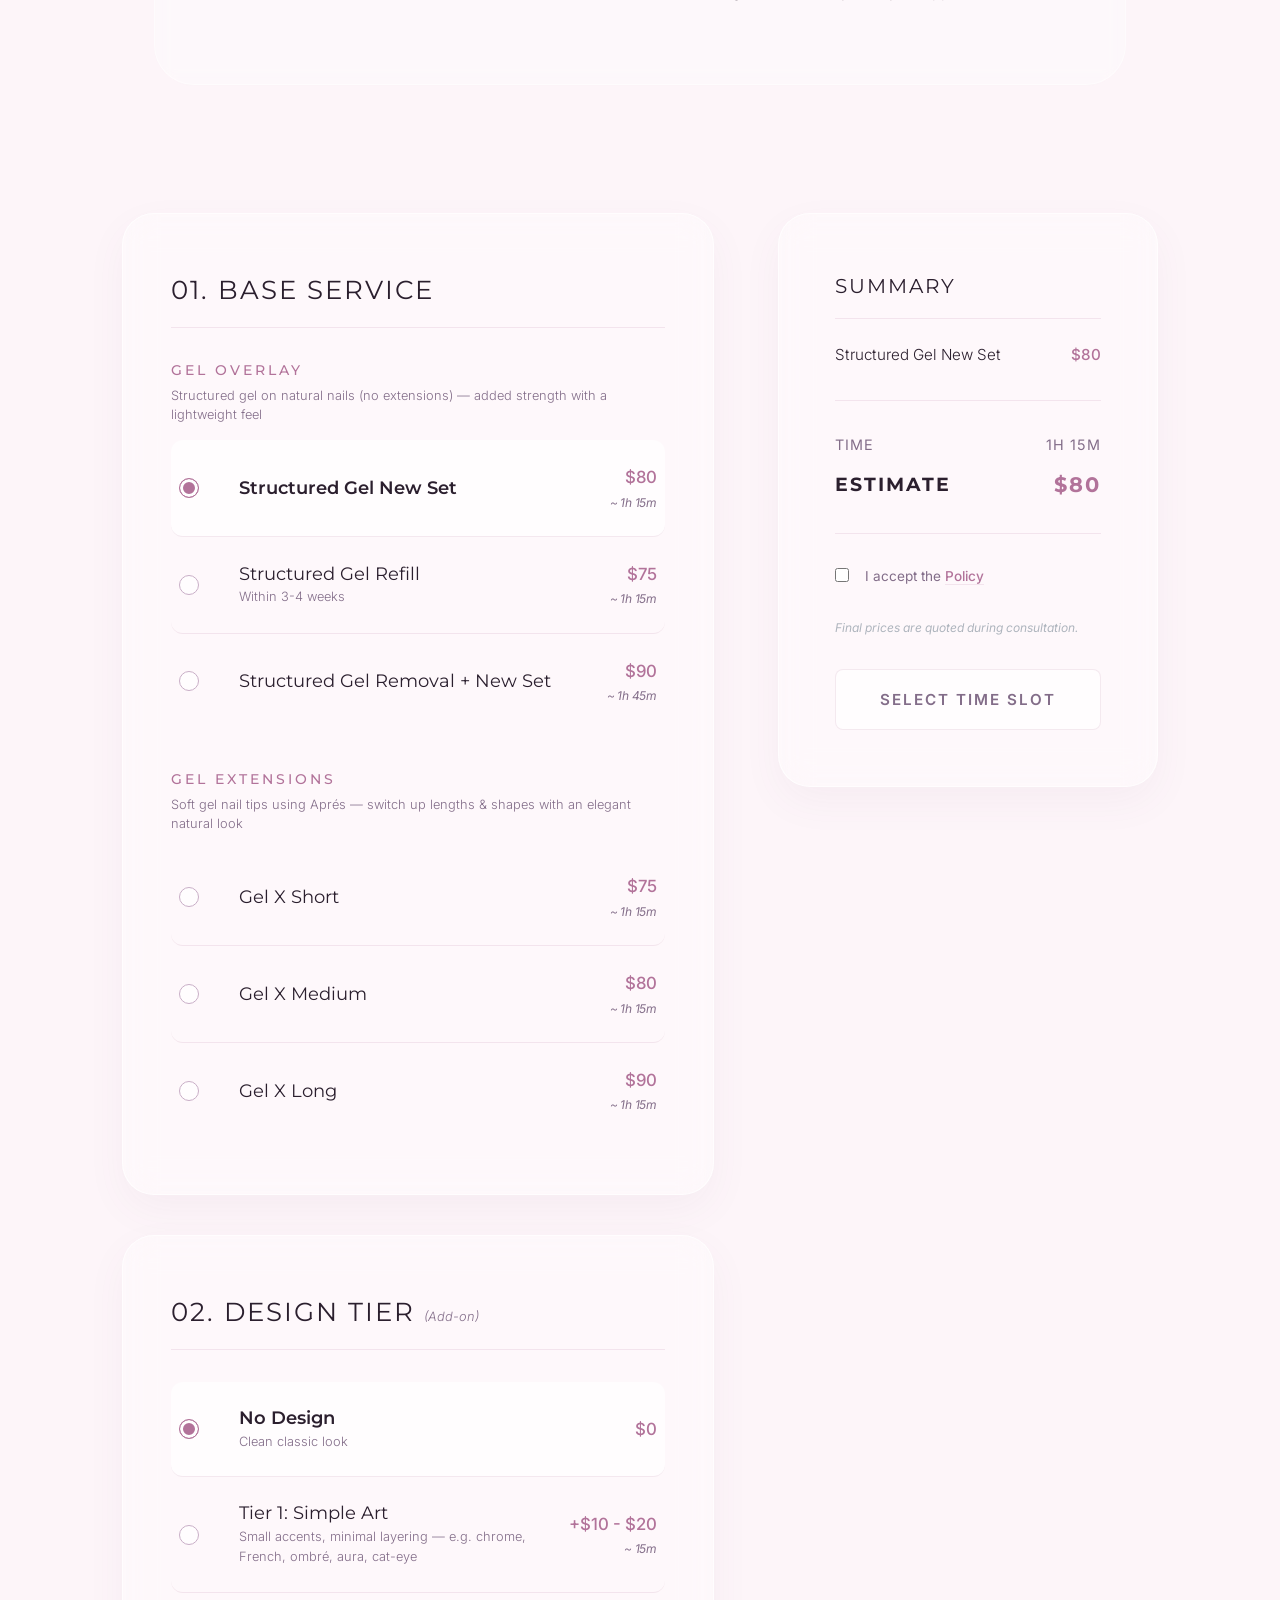
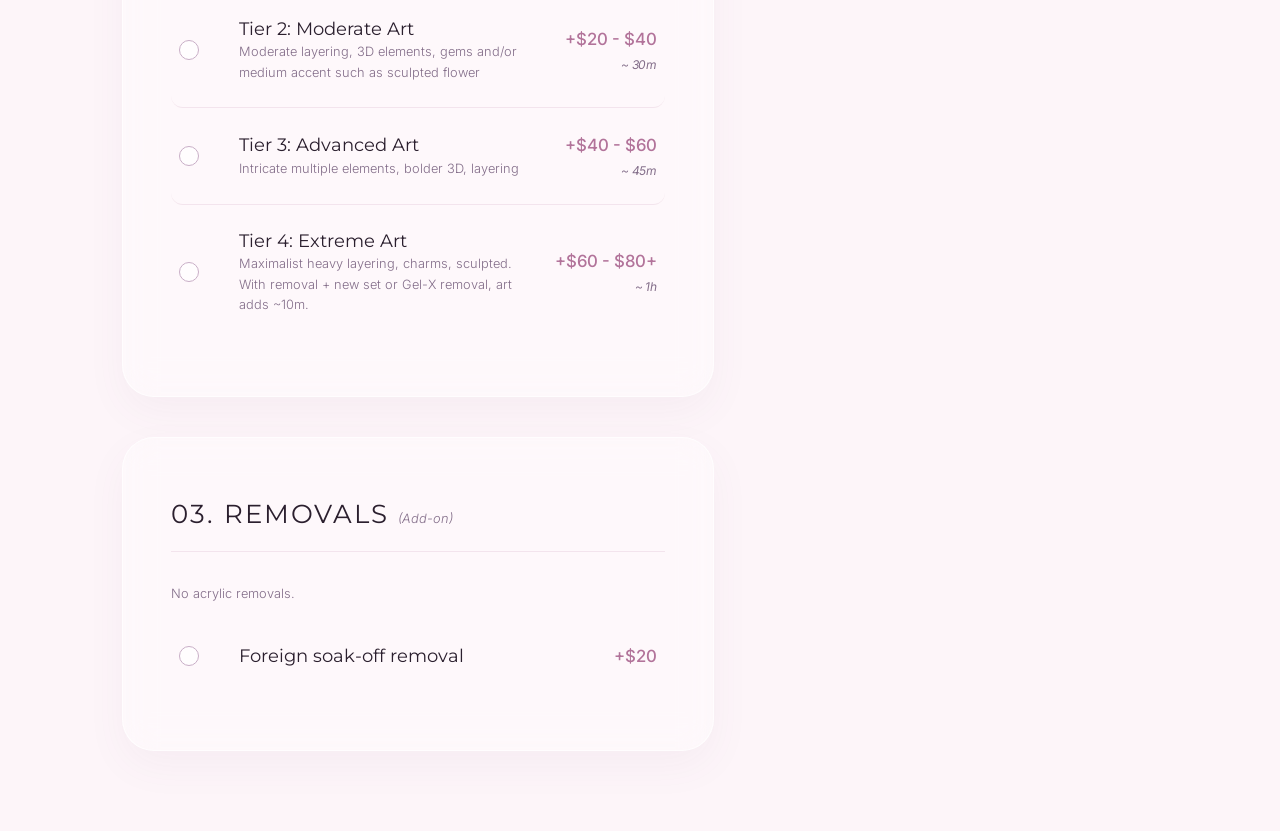
==== commit 2a26860e: "Tier 4: 10m add-on time with removal base services (public + admin). Made-with: Cursor" ====
--- a/public/index.html
+++ b/public/index.html
@@ -191,7 +191,7 @@
                     <label class="list-row luxury-radio">
                         <input type="radio" name="design-tier" value="tier4" data-price-min="60" data-price-max="80" data-time="60">
                         <div class="row-content">
-                            <div class="row-info"><h3>Tier 4: Extreme Art</h3><p class="desc">Maximalist heavy layering, charms, sculpted</p></div>
+                            <div class="row-info"><h3>Tier 4: Extreme Art</h3><p class="desc">Maximalist heavy layering, charms, sculpted. With removal + new set or Gel-X removal, art adds ~10m.</p></div>
                             <div class="row-meta"><span class="price">+$60 - $80+</span><span class="time">~ 1h</span></div>
                         </div>
                     </label>
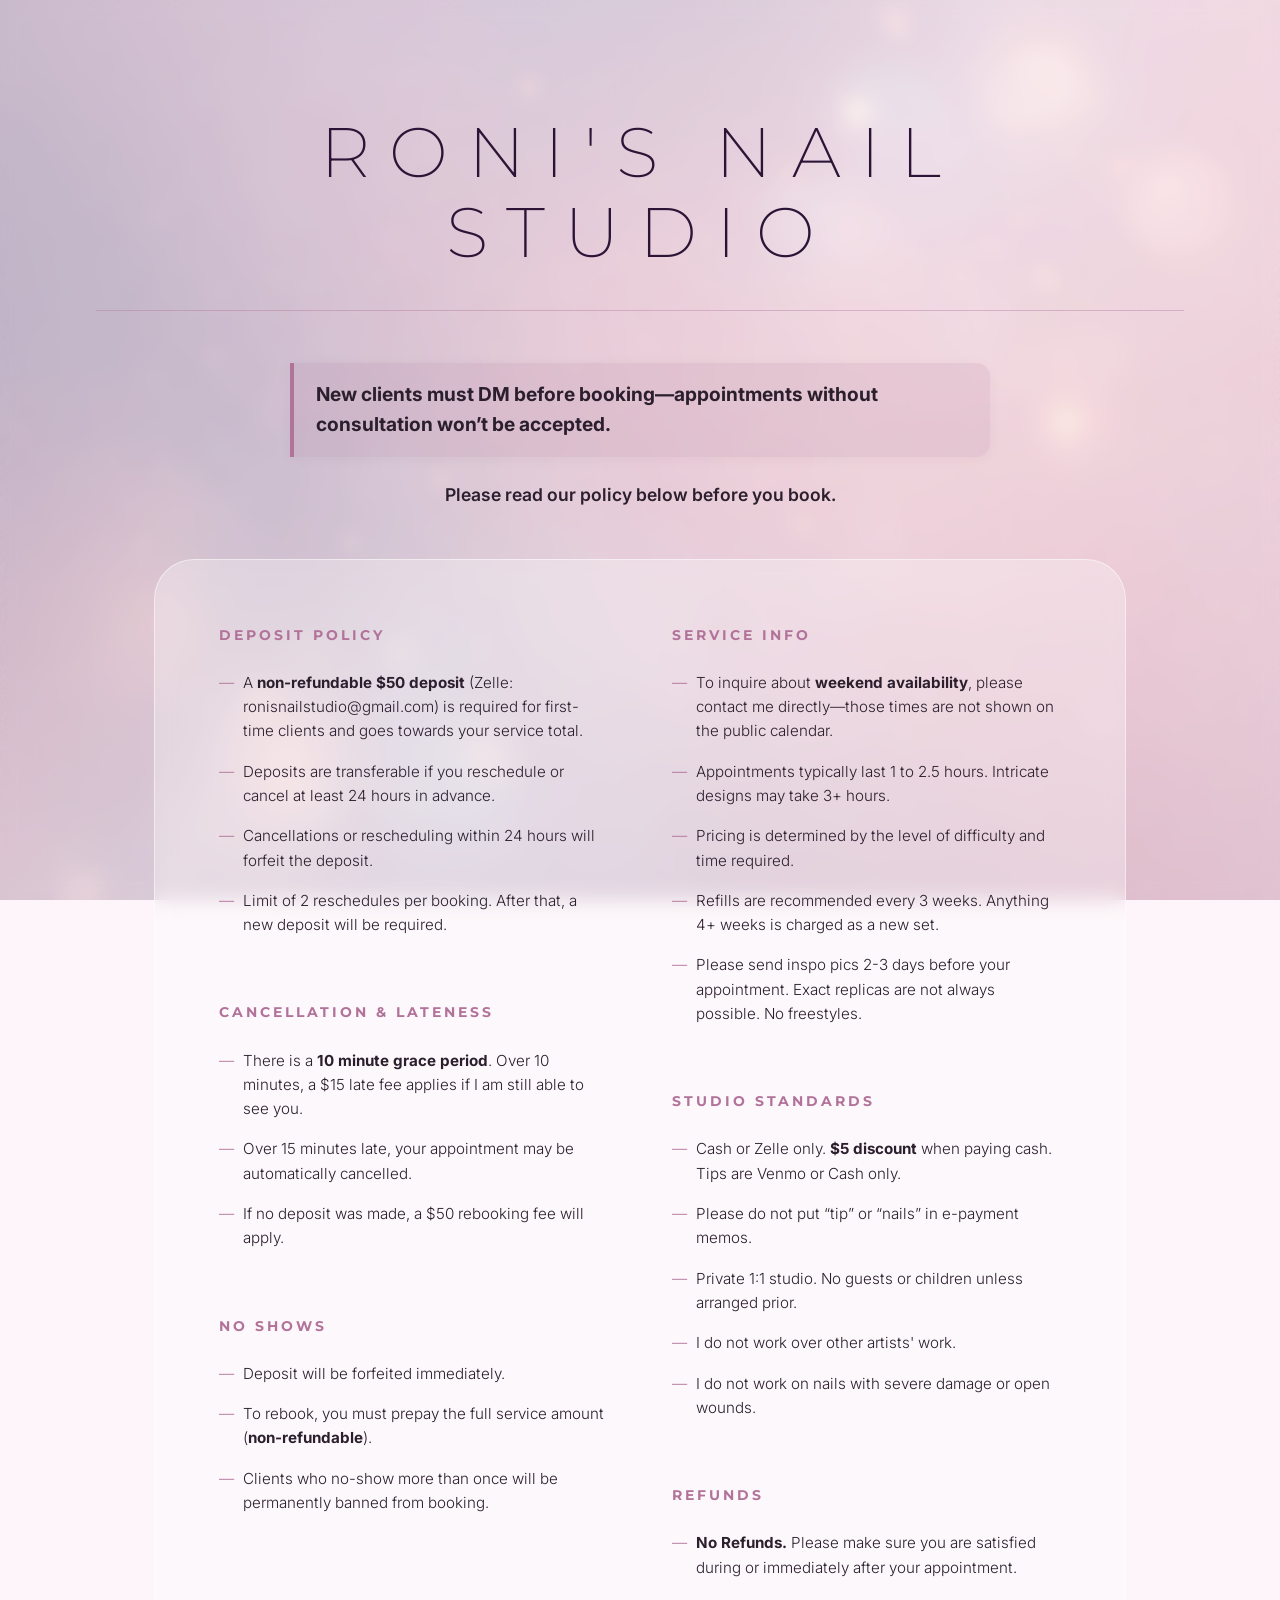
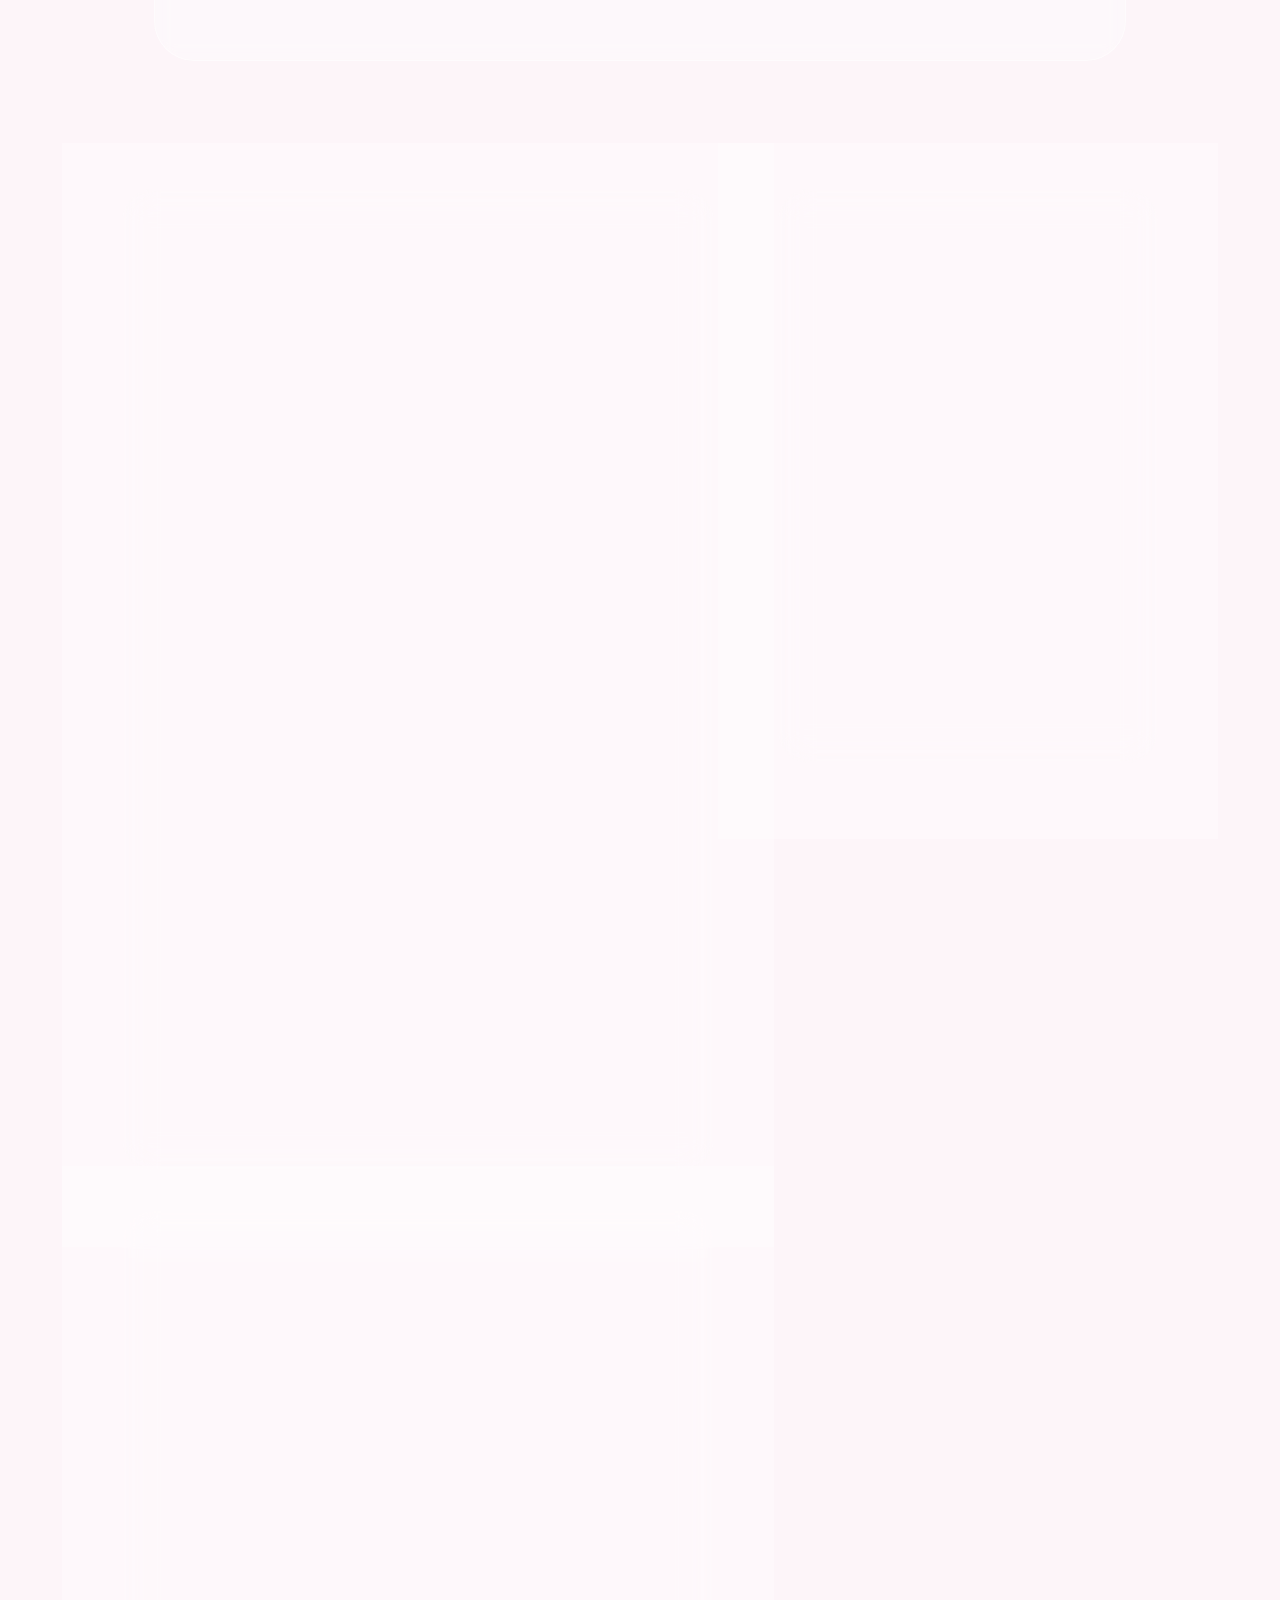
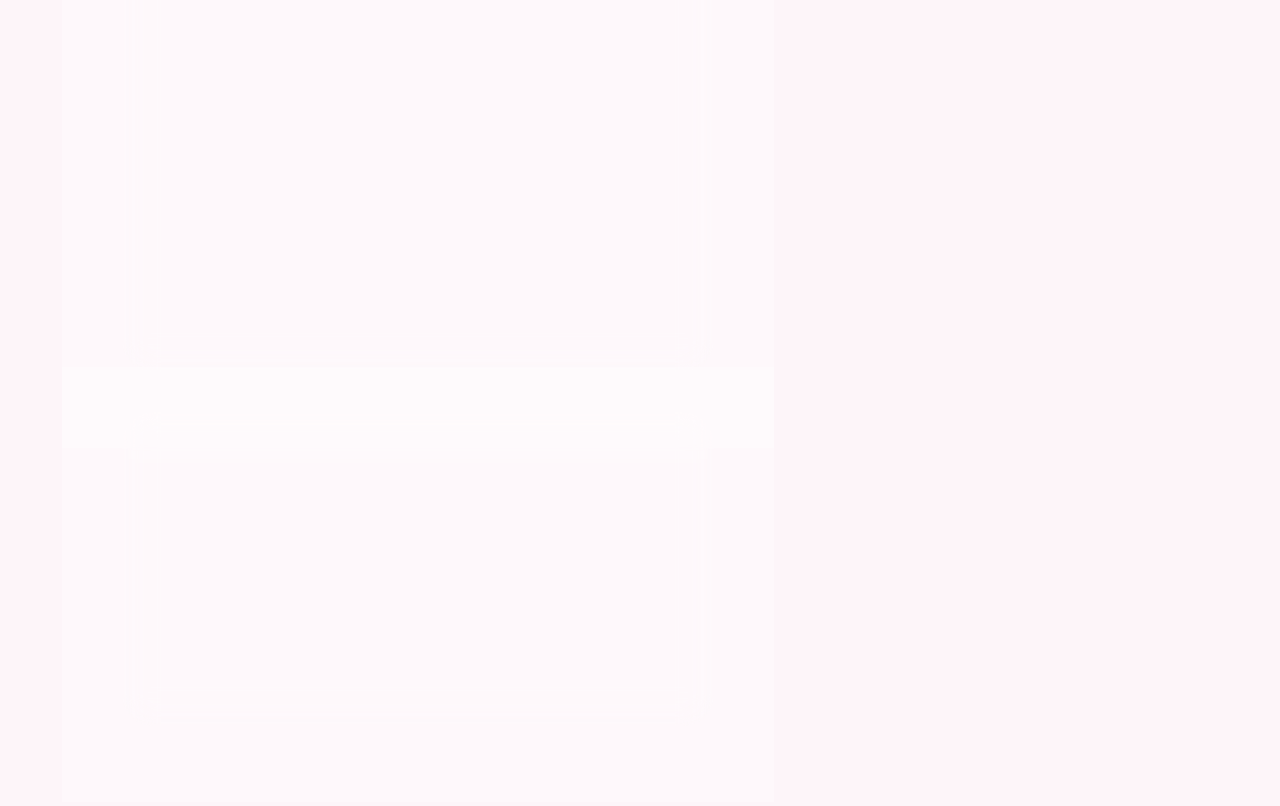
==== commit 4c4ac090: "Policy: shorten e-payment memo line (tip/nails only). Co-authored-by: Cursor <cursoragent@cursor.com" ====
--- a/public/index.html
+++ b/public/index.html
@@ -85,7 +85,7 @@
                         <h3>Studio Standards</h3>
                         <ul>
                             <li>Cash or Zelle only. <strong>$5 discount</strong> when paying cash. Tips are Venmo or Cash only.</li>
-                            <li>Please do not put “tip” or “nails” in e-payment memos. Use your name and appointment date/time instead.</li>
+                            <li>Please do not put “tip” or “nails” in e-payment memos.</li>
                             <li>Private 1:1 studio. No guests or children unless arranged prior.</li>
                             <li>I do not work over other artists' work.</li>
                             <li>I do not work on nails with severe damage or open wounds.</li>
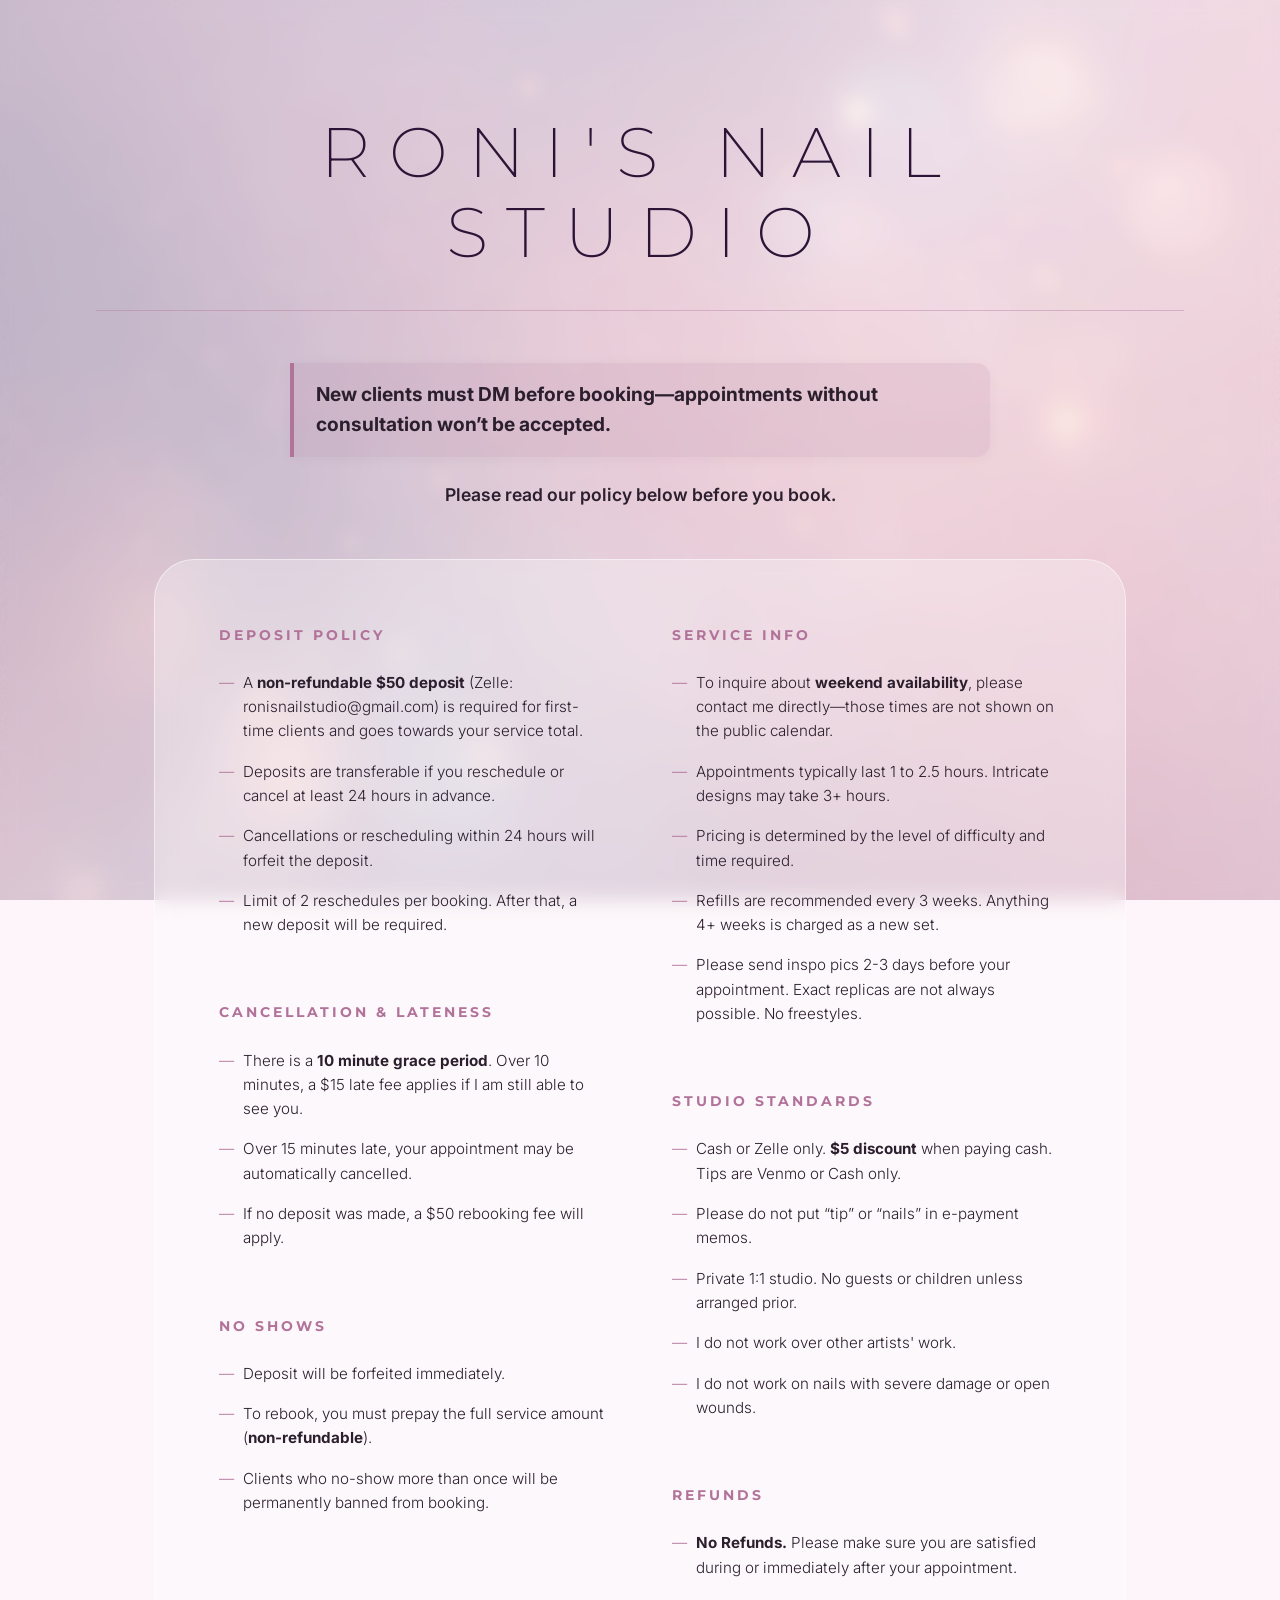
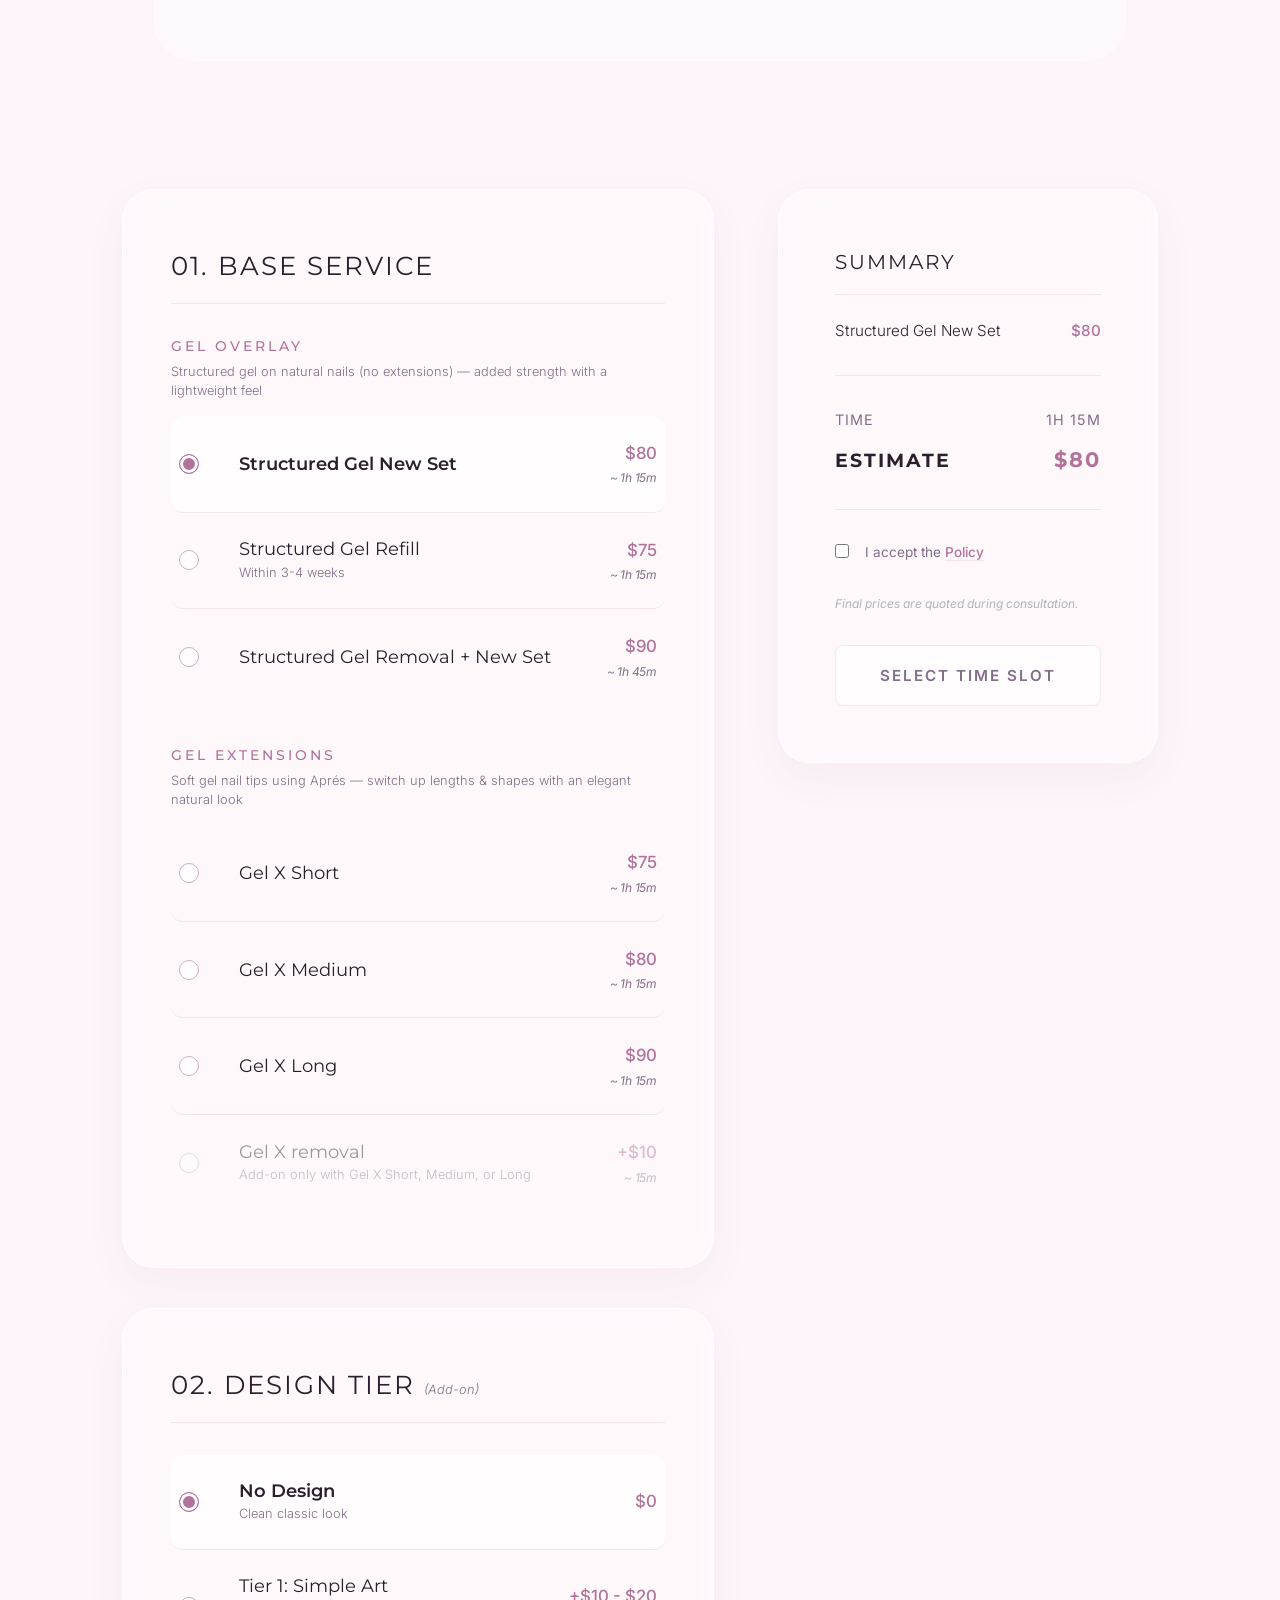
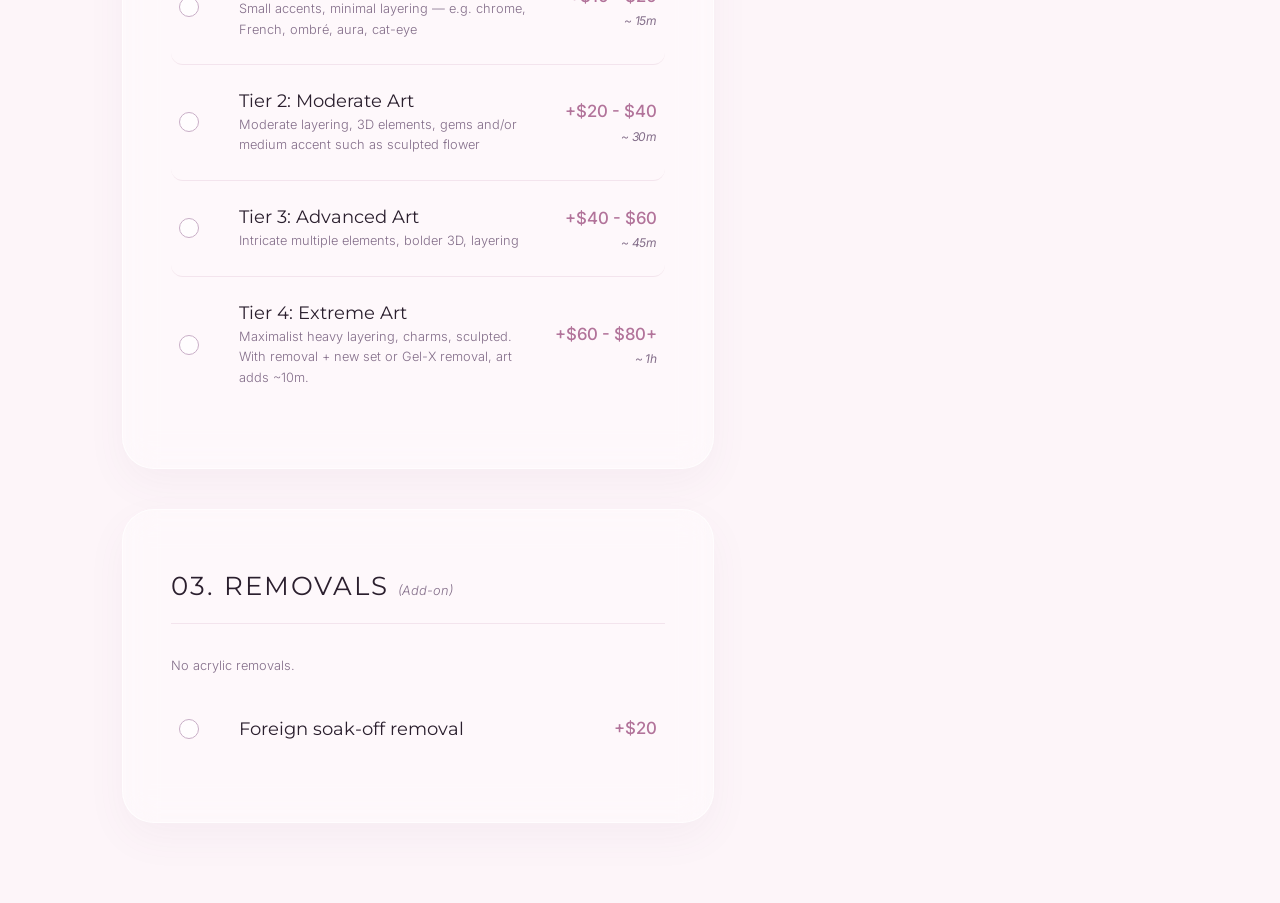
==== commit 730363af: "Add Gel X removal add-on (, 15m) gated on Gel X extension bases Co-authored-by: Cursor <cursoragent@" ====
--- a/public/index.html
+++ b/public/index.html
@@ -154,6 +154,13 @@
                             <div class="row-meta"><span class="price">$90</span><span class="time">~ 1h 15m</span></div>
                         </div>
                     </label>
+                    <label class="list-row luxury-radio addon-gel-x-removal-label">
+                        <input type="checkbox" name="addon-gel-x-removal" value="1" data-price="10" data-time="15" disabled aria-disabled="true">
+                        <div class="row-content">
+                            <div class="row-info"><h3>Gel X removal</h3><p class="desc">Add-on only with Gel X Short, Medium, or Long</p></div>
+                            <div class="row-meta"><span class="price">+$10</span><span class="time">~ 15m</span></div>
+                        </div>
+                    </label>
                 </div>
             </section>
 
--- a/public/styles.css
+++ b/public/styles.css
@@ -267,6 +267,11 @@
     gap: 0;
 }
 
+.list-row.addon-disabled {
+    opacity: 0.45;
+    cursor: not-allowed;
+}
+
 .list-row {
     position: relative;
     cursor: pointer;
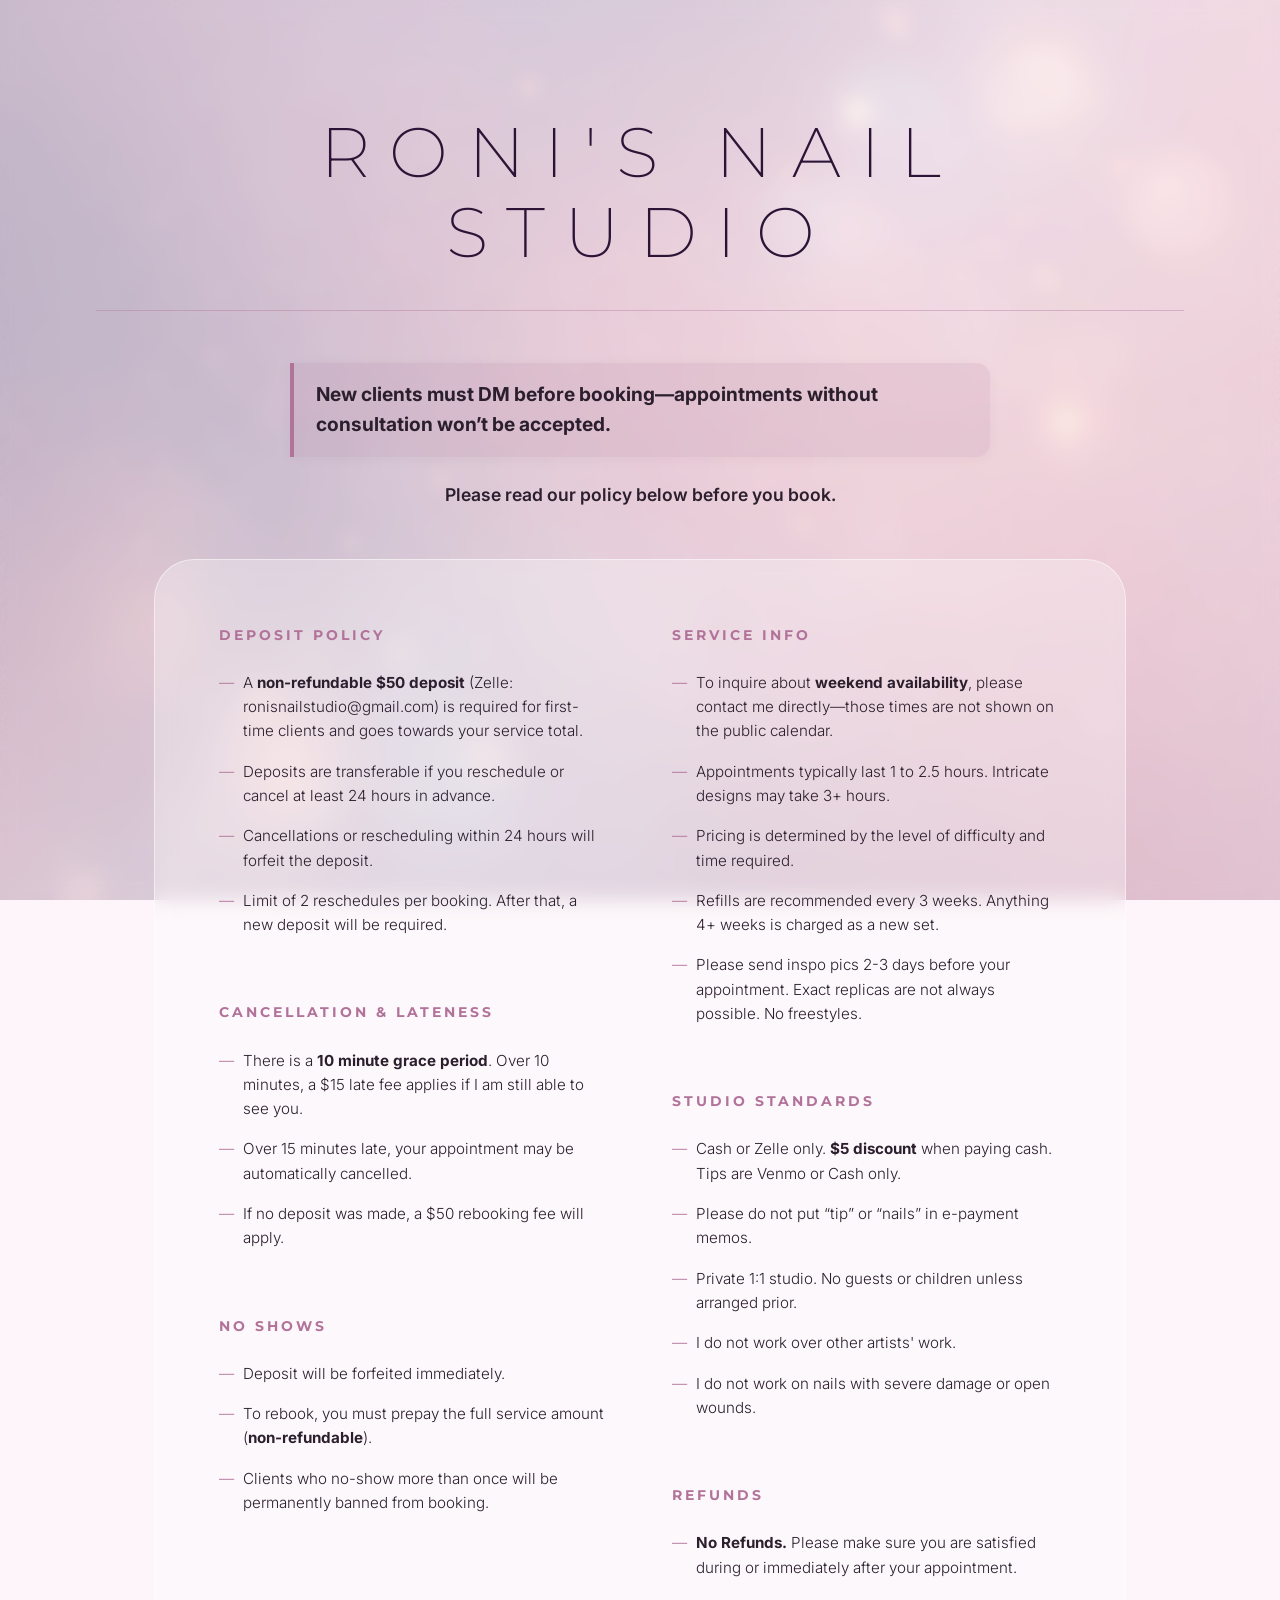
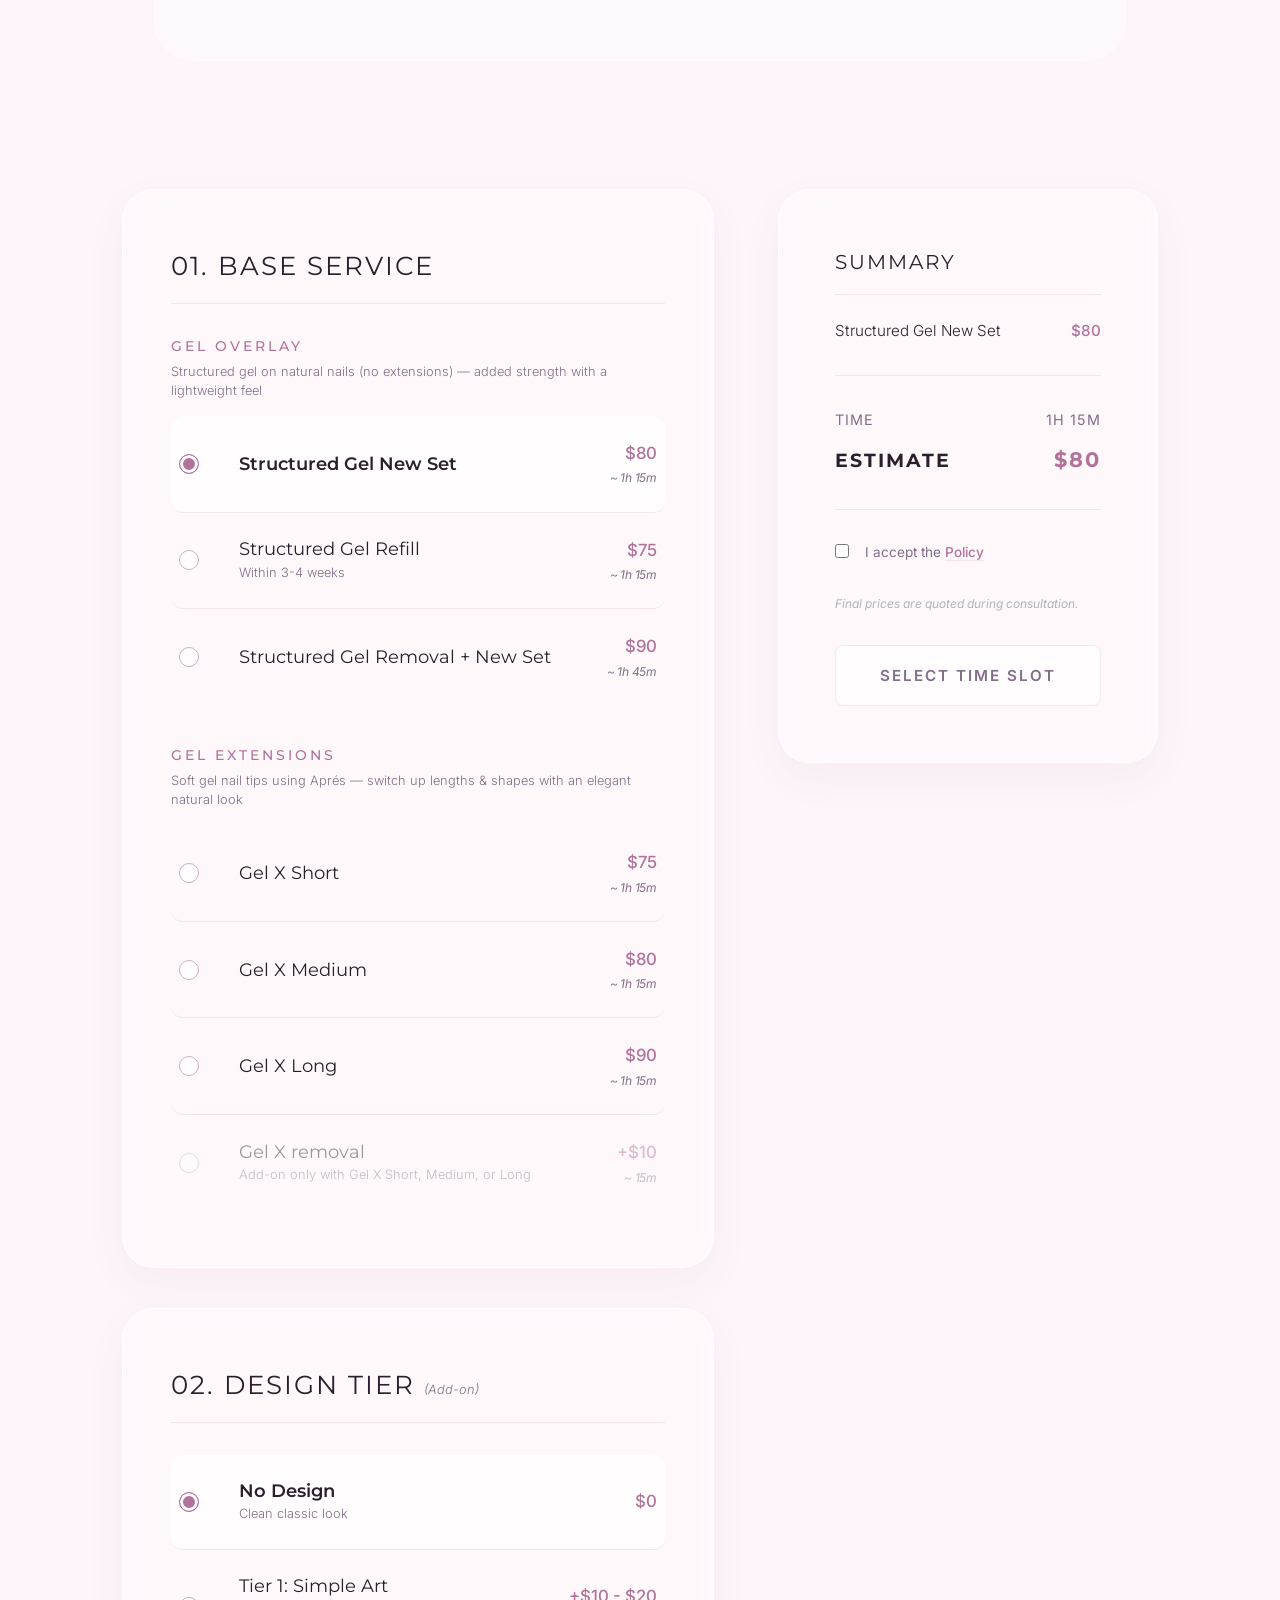
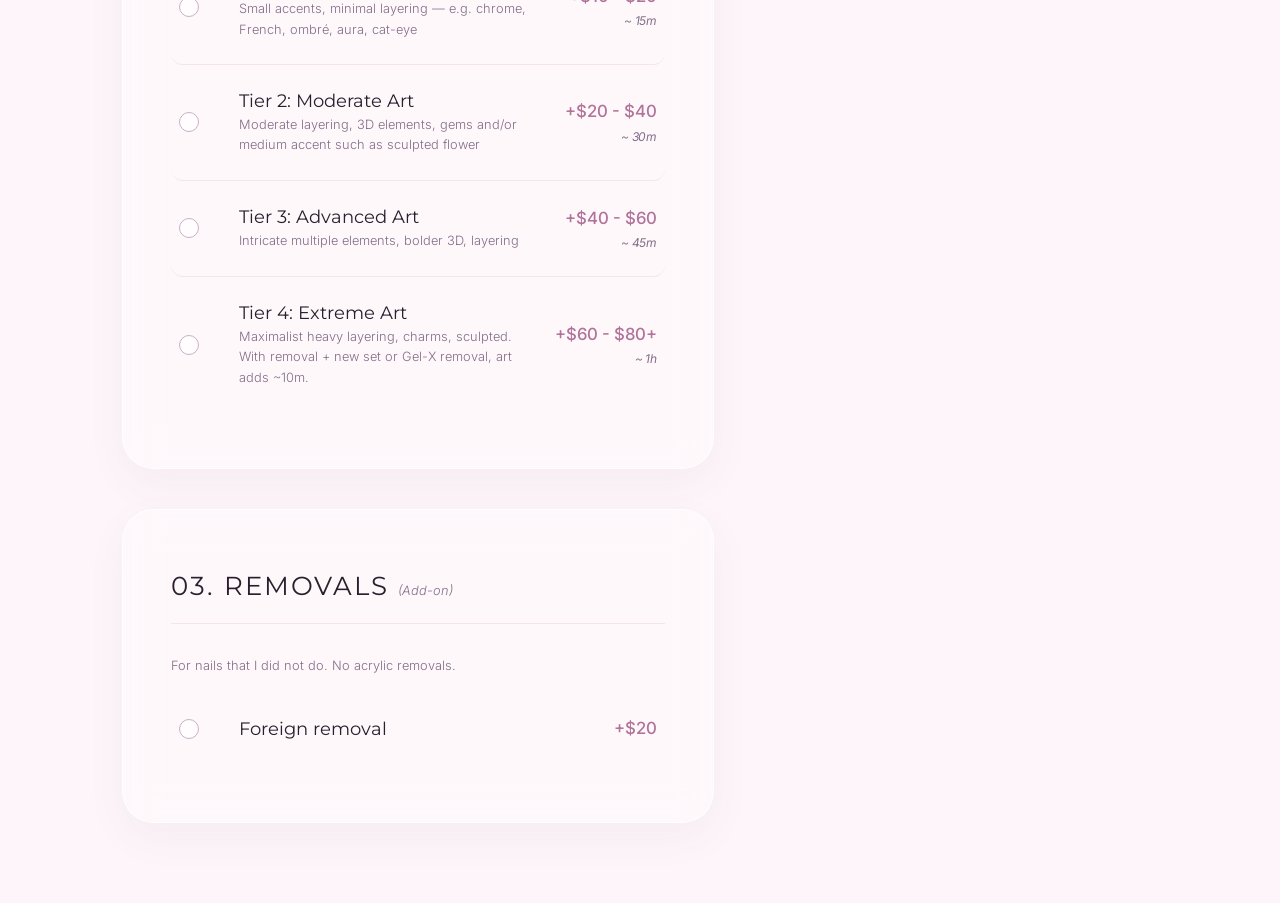
==== commit 8936c9bf: "Clarify removals copy and rename foreign removal option. Adds “for nails that I did not do” to the r" ====
--- a/public/index.html
+++ b/public/index.html
@@ -207,12 +207,12 @@
 
             <section class="form-section">
                 <h2>03. Removals <span class="subtitle">(Add-on)</span></h2>
-                <p class="category-desc">No acrylic removals.</p>
+                <p class="category-desc">For nails that I did not do. No acrylic removals.</p>
                 <div class="service-list">
                     <label class="list-row luxury-radio">
                         <input type="checkbox" name="addon-foreign-soakoff" value="1">
                         <div class="row-content">
-                            <div class="row-info"><h3>Foreign soak-off removal</h3></div>
+                            <div class="row-info"><h3>Foreign removal</h3></div>
                             <div class="row-meta"><span class="price">+$20</span></div>
                         </div>
                     </label>
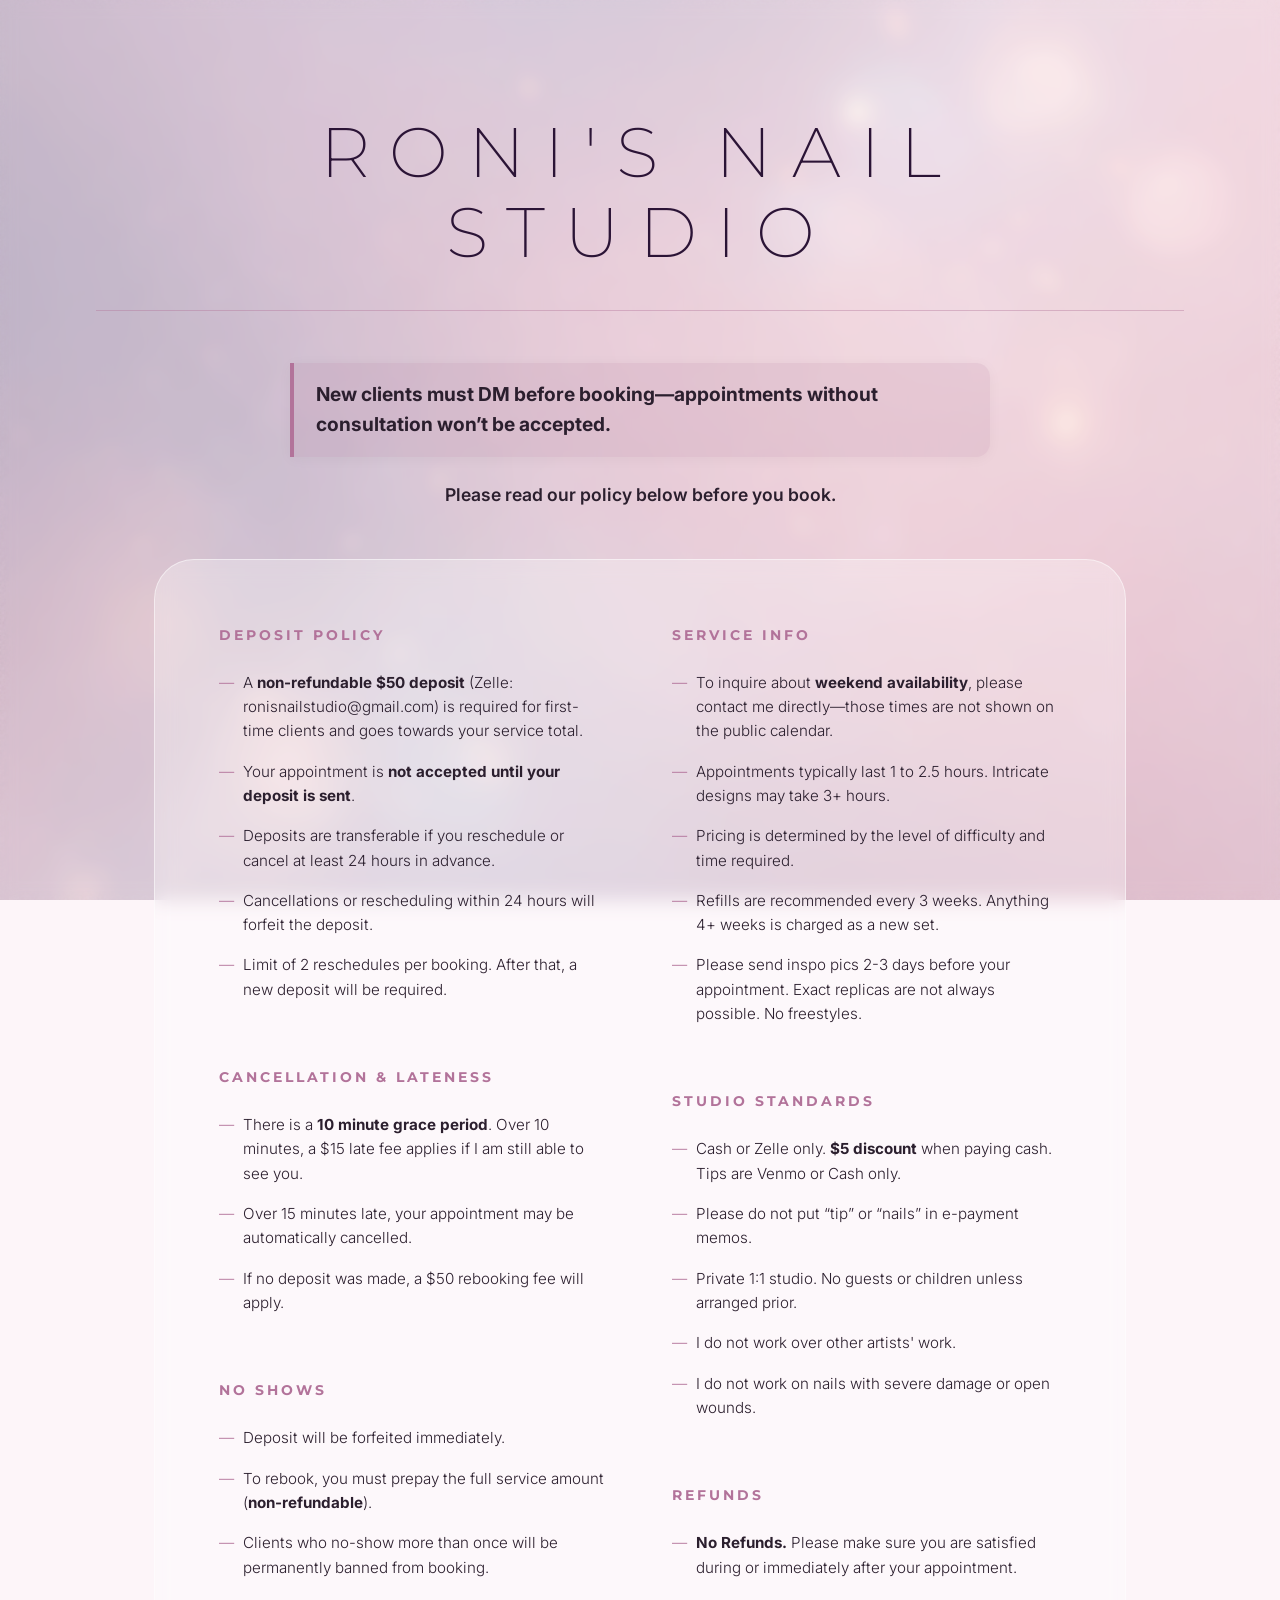
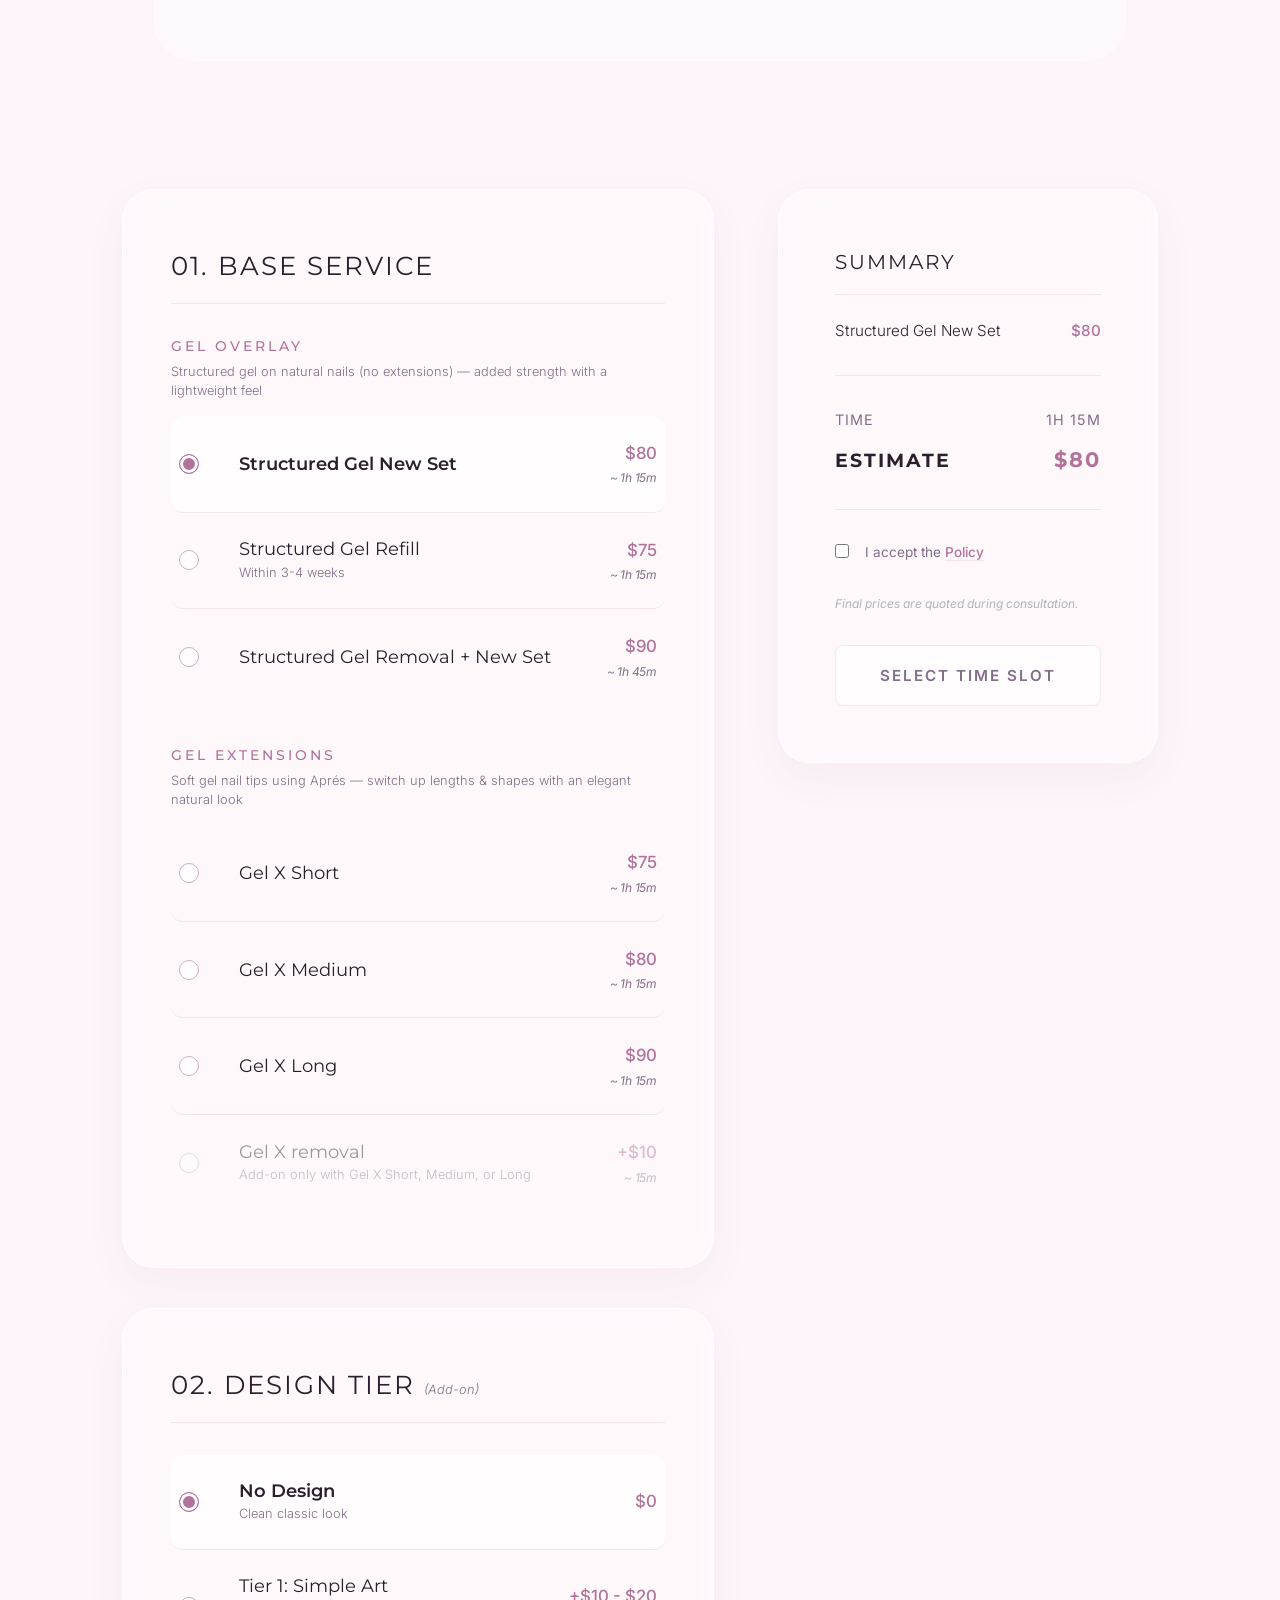
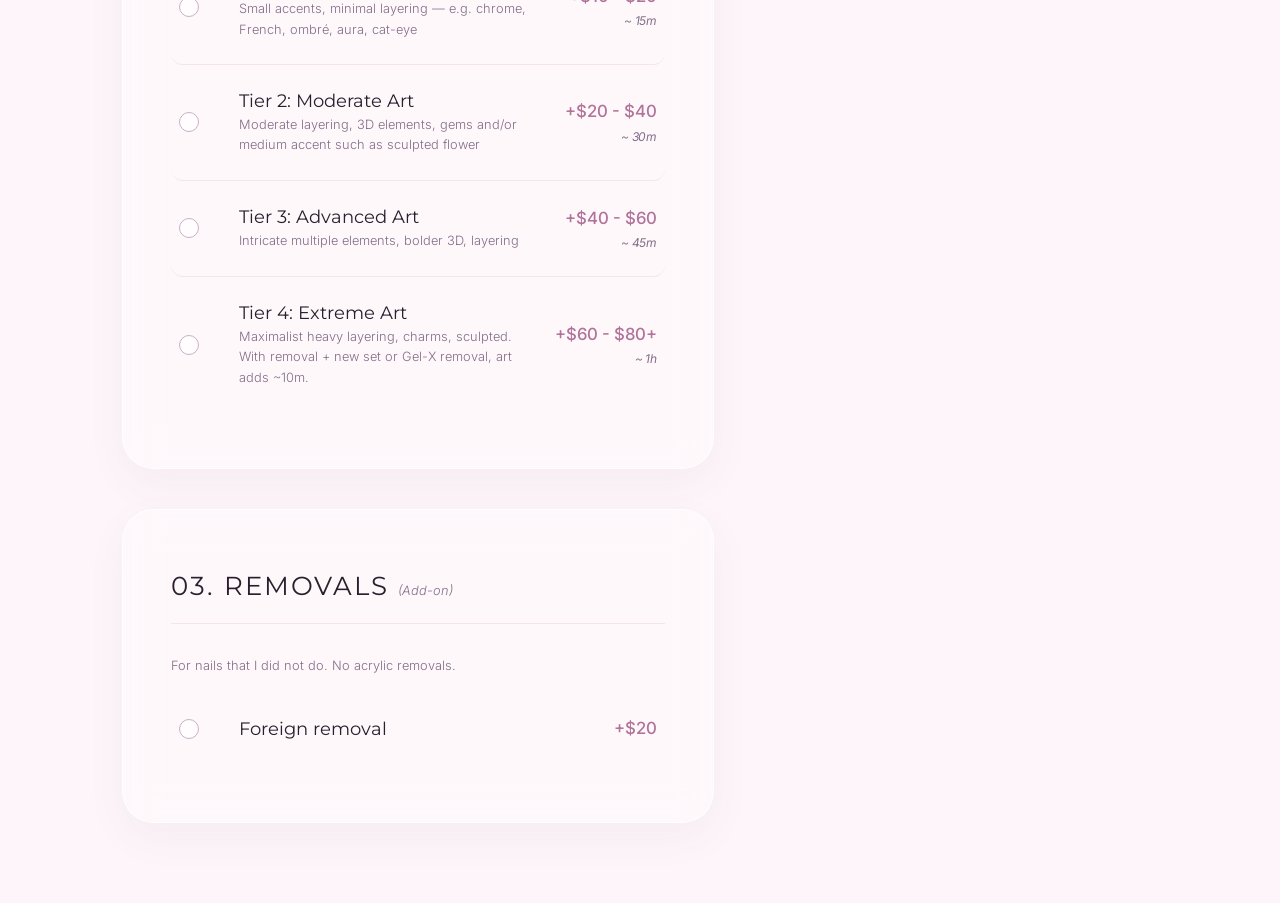
==== commit 7fbb399a: "Policies: appointments aren't accepted until the deposit is sent Adds the condition directly under t" ====
--- a/public/index.html
+++ b/public/index.html
@@ -47,6 +47,7 @@
                         <h3>Deposit Policy</h3>
                         <ul>
                             <li>A <strong>non-refundable $50 deposit</strong> (Zelle: ronisnailstudio@gmail.com) is required for first-time clients and goes towards your service total.</li>
+                            <li>Your appointment is <strong>not accepted until your deposit is sent</strong>.</li>
                             <li>Deposits are transferable if you reschedule or cancel at least 24 hours in advance.</li>
                             <li>Cancellations or rescheduling within 24 hours will forfeit the deposit.</li>
                             <li>Limit of 2 reschedules per booking. After that, a new deposit will be required.</li>
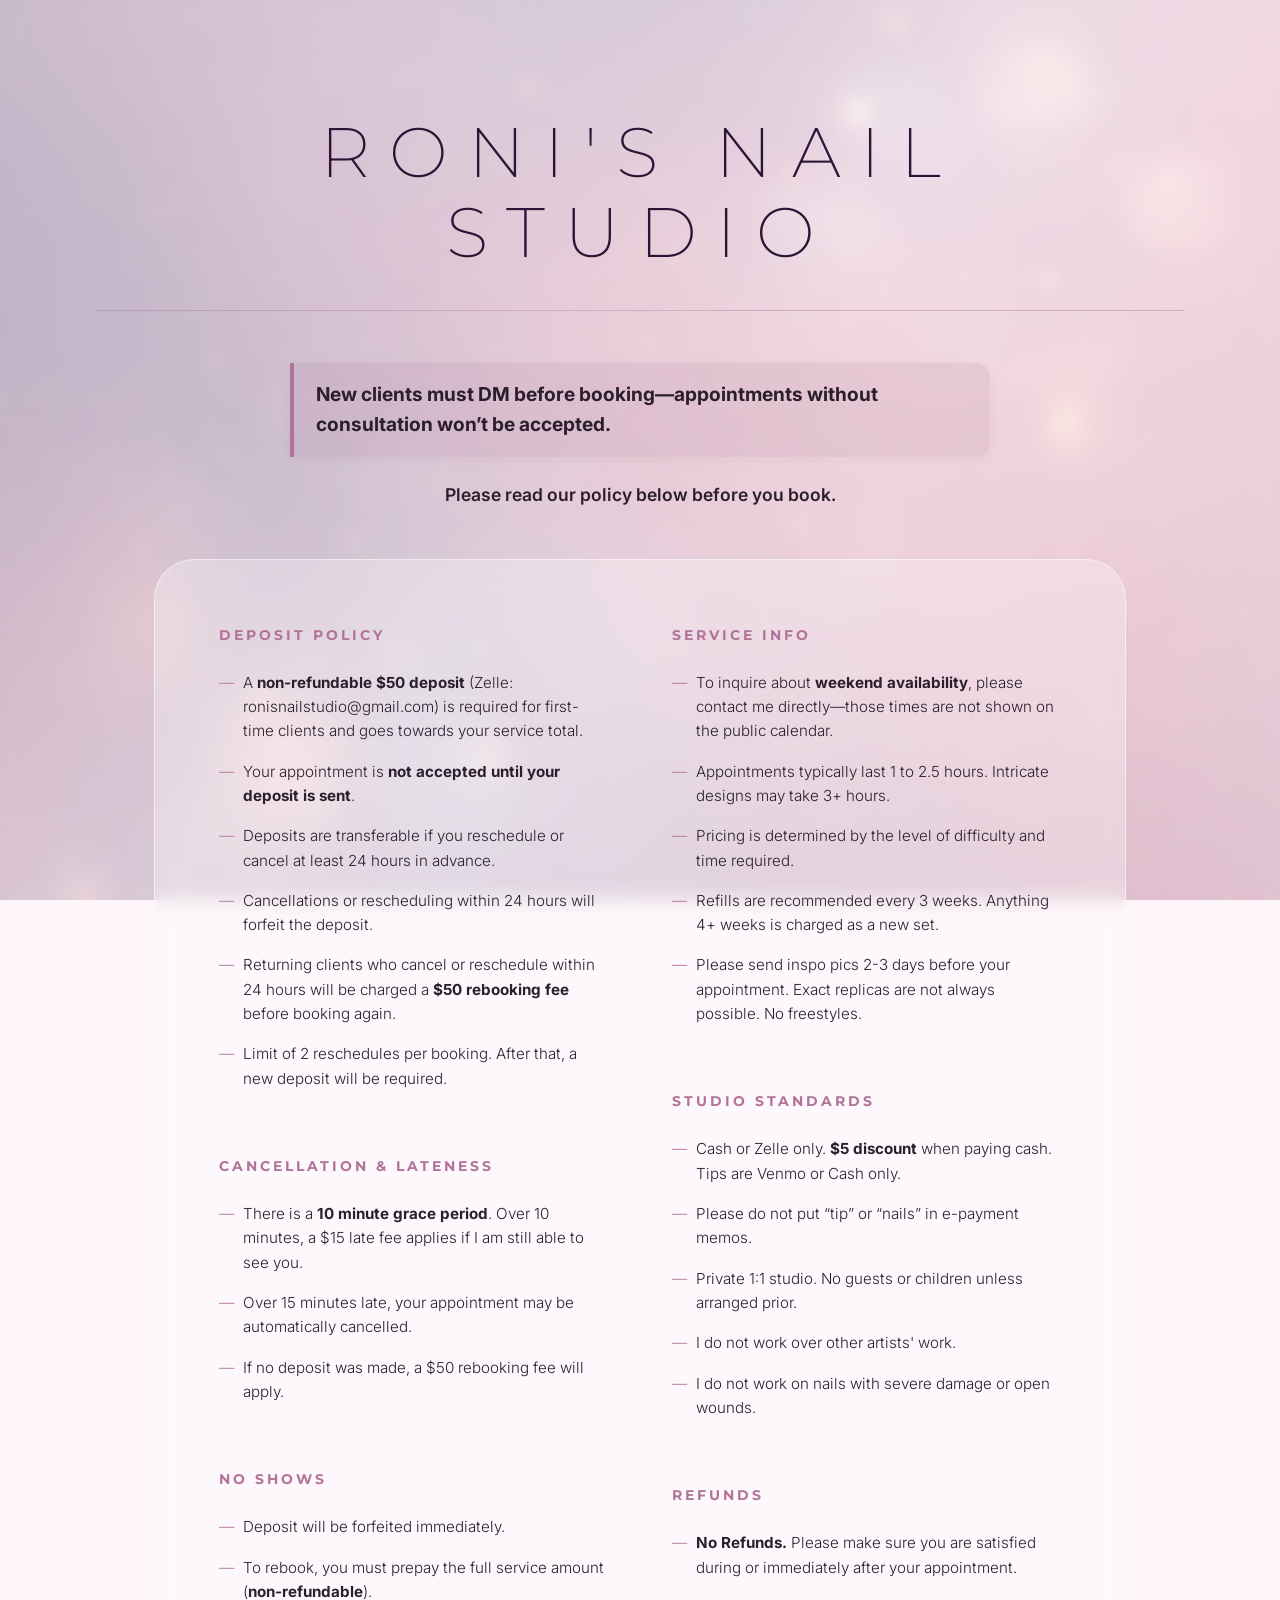
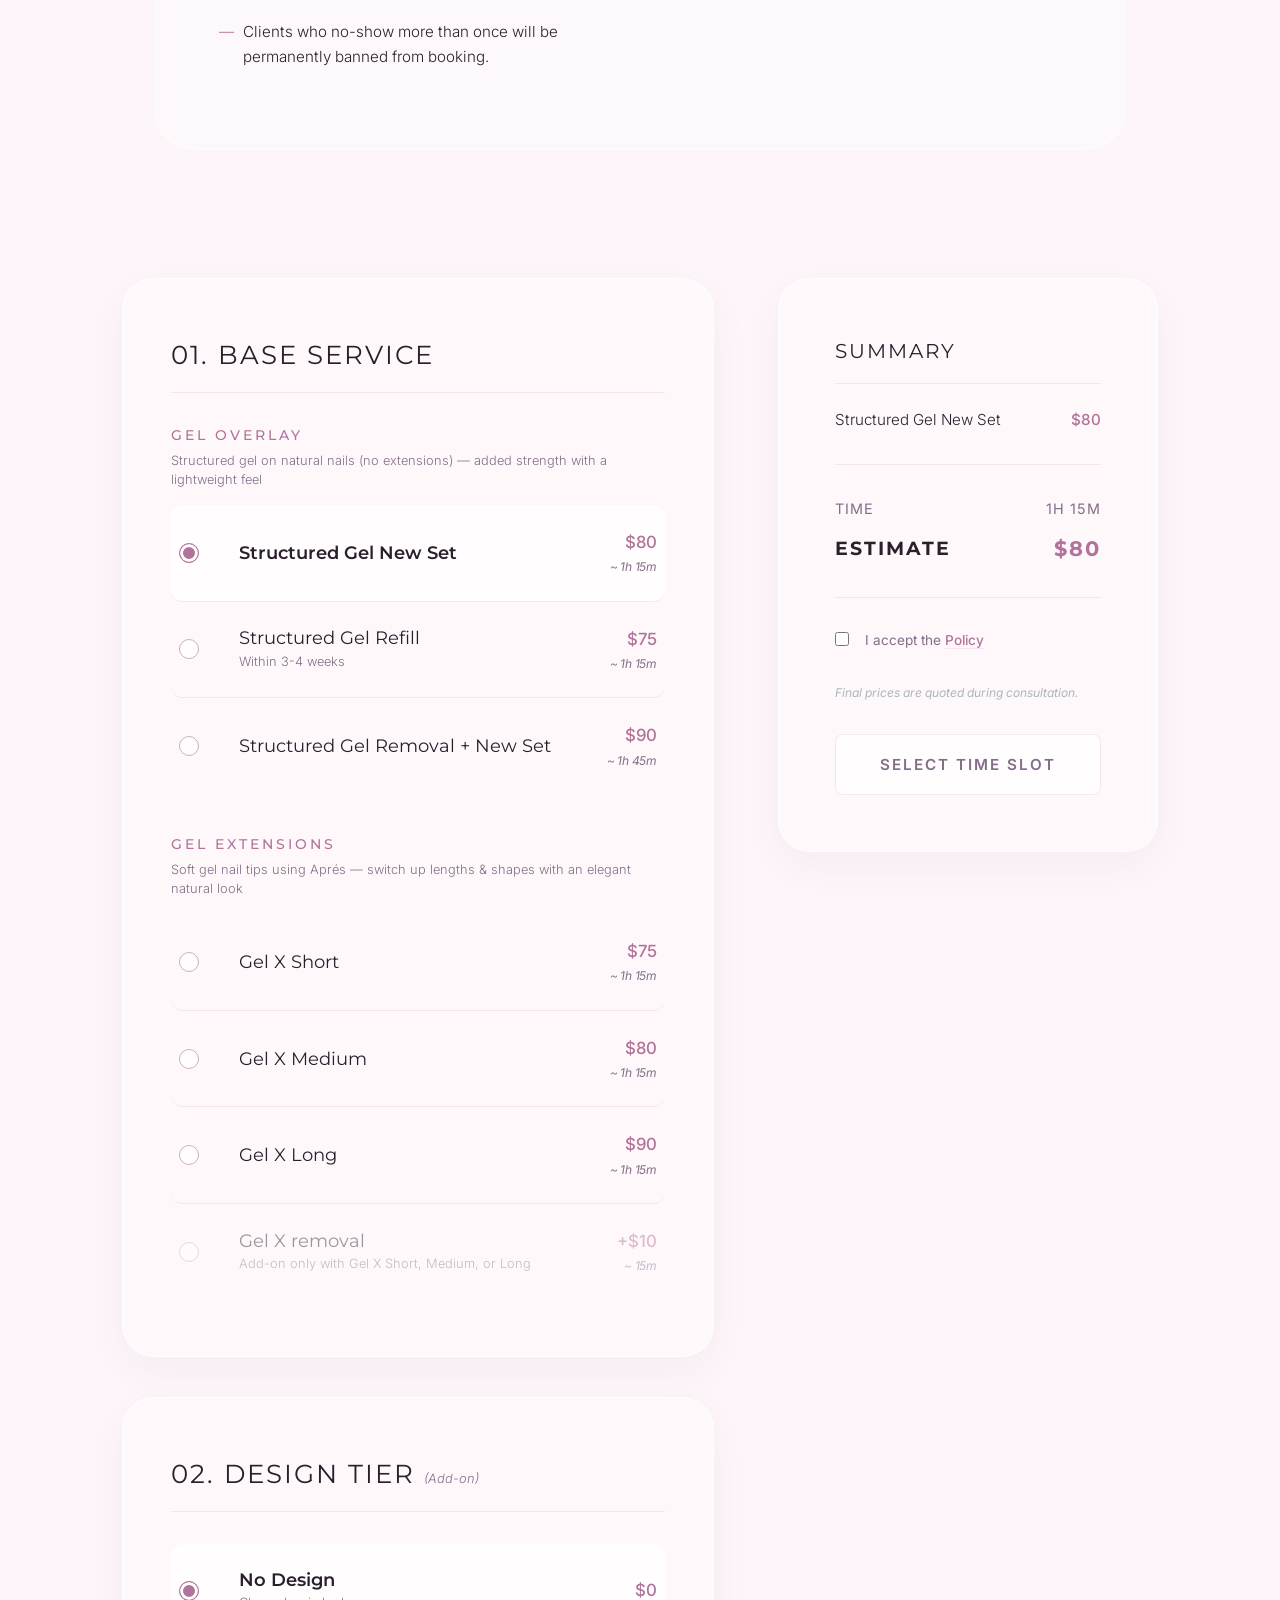
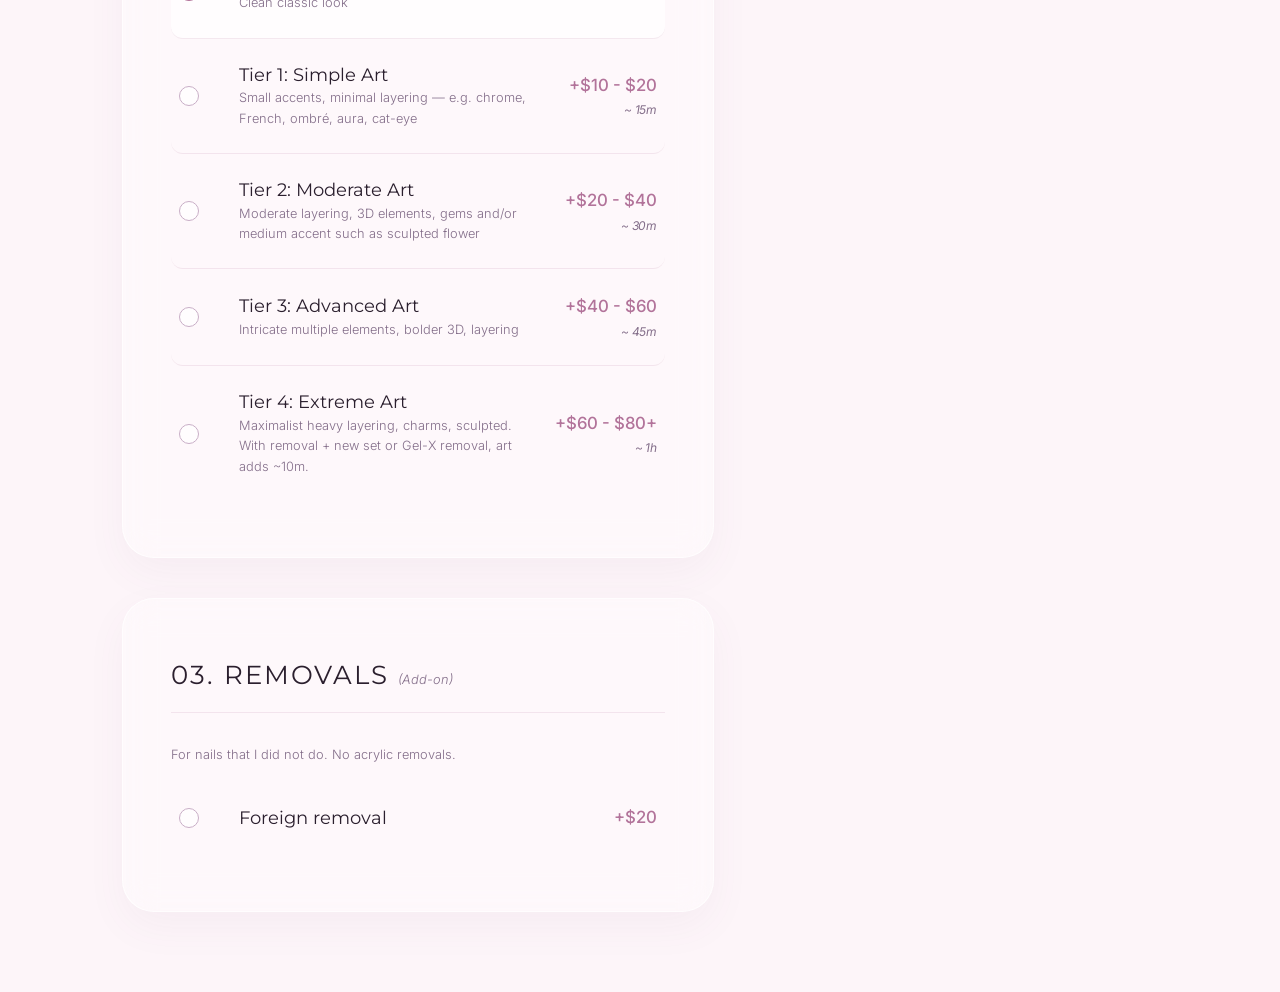
==== commit 67e6bb92: "Policies: $50 rebooking fee for returning clients cancelling inside 24h Sits right after the deposit" ====
--- a/public/index.html
+++ b/public/index.html
@@ -50,6 +50,7 @@
                             <li>Your appointment is <strong>not accepted until your deposit is sent</strong>.</li>
                             <li>Deposits are transferable if you reschedule or cancel at least 24 hours in advance.</li>
                             <li>Cancellations or rescheduling within 24 hours will forfeit the deposit.</li>
+                            <li>Returning clients who cancel or reschedule within 24 hours will be charged a <strong>$50 rebooking fee</strong> before booking again.</li>
                             <li>Limit of 2 reschedules per booking. After that, a new deposit will be required.</li>
                         </ul>
                     </div>
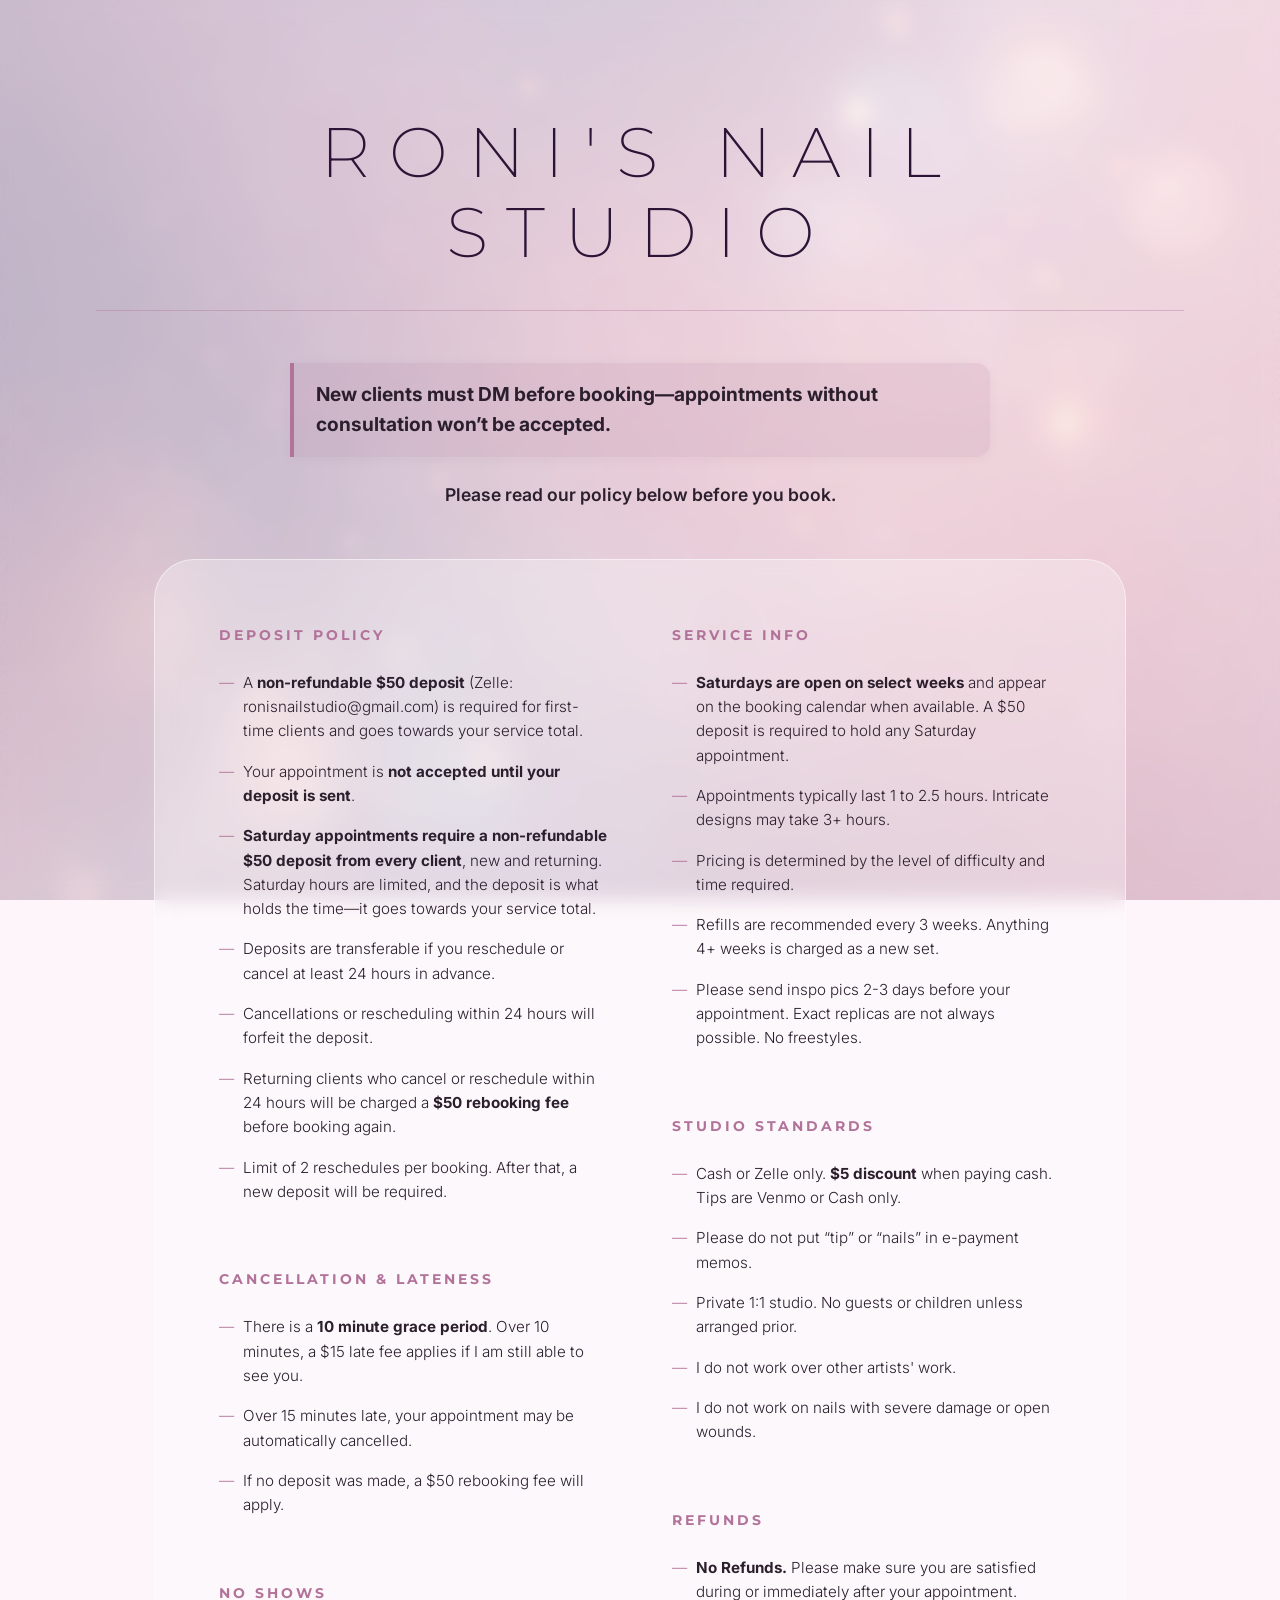
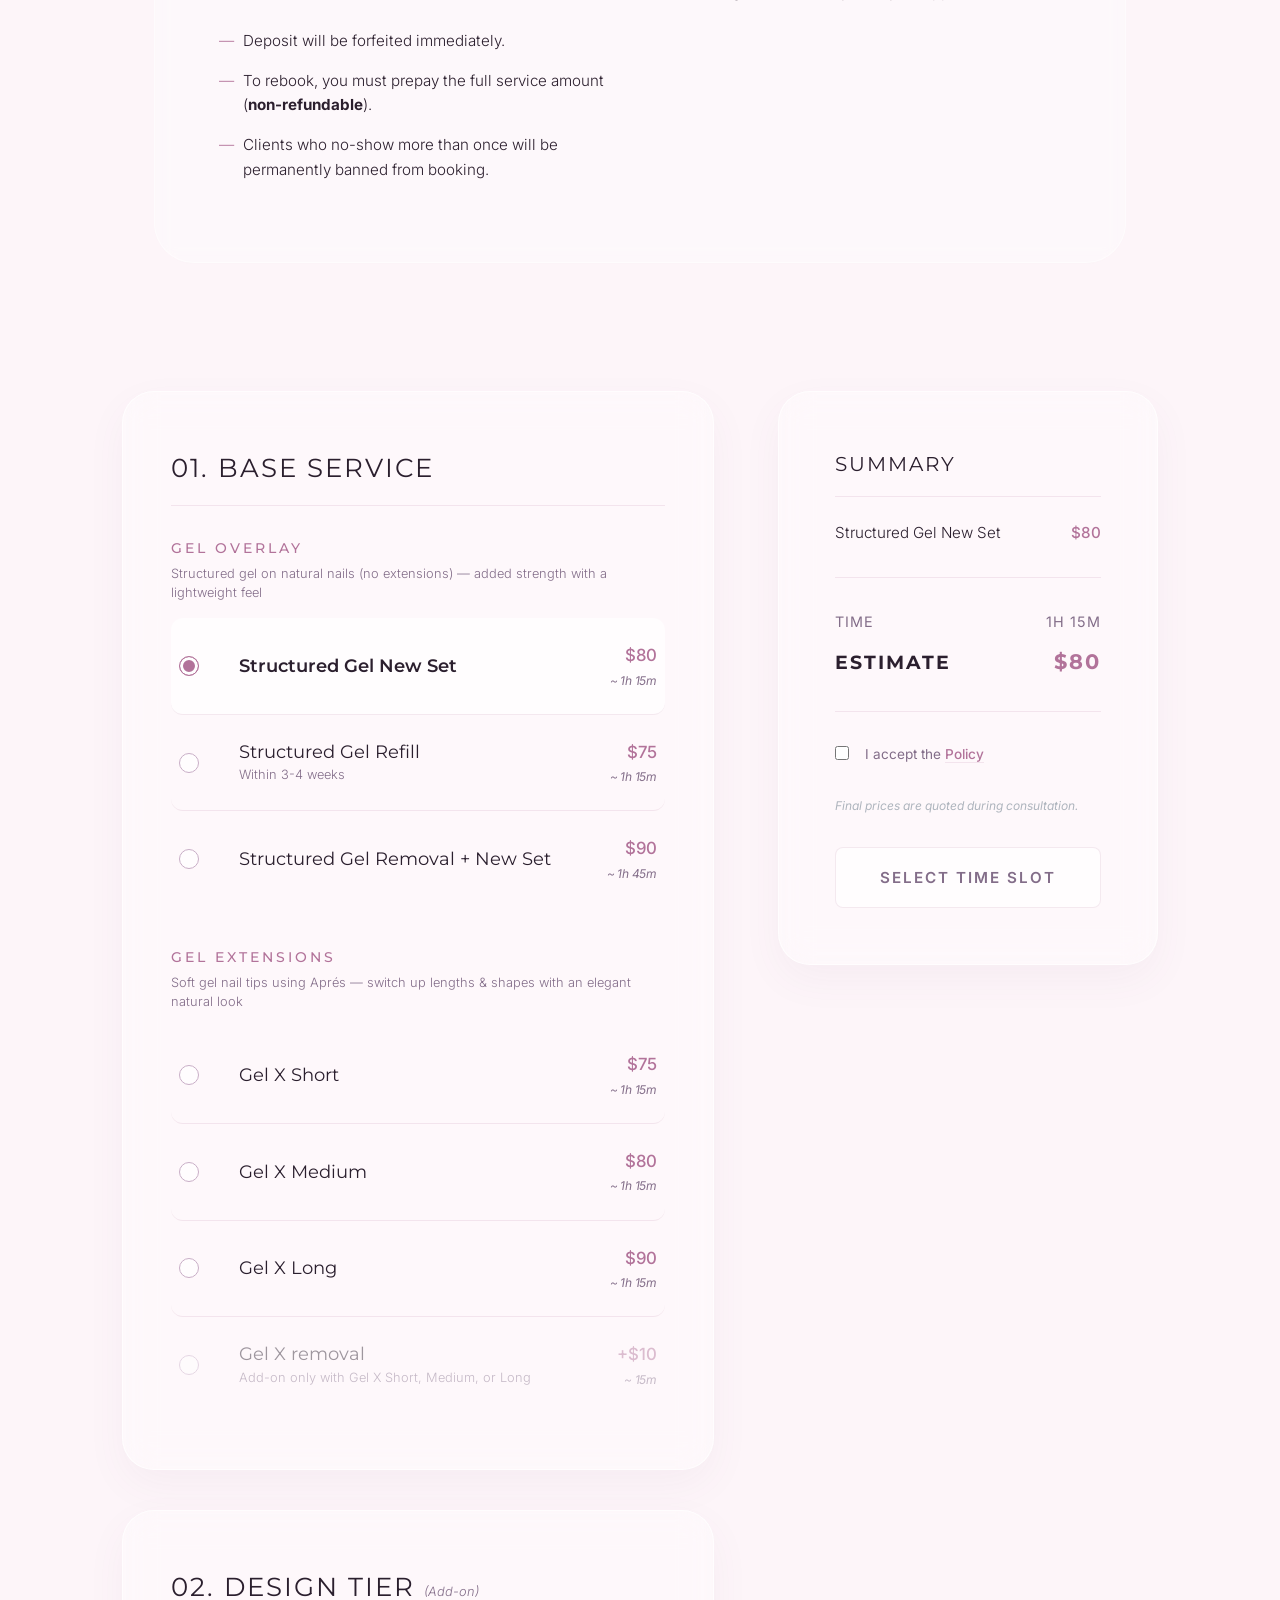
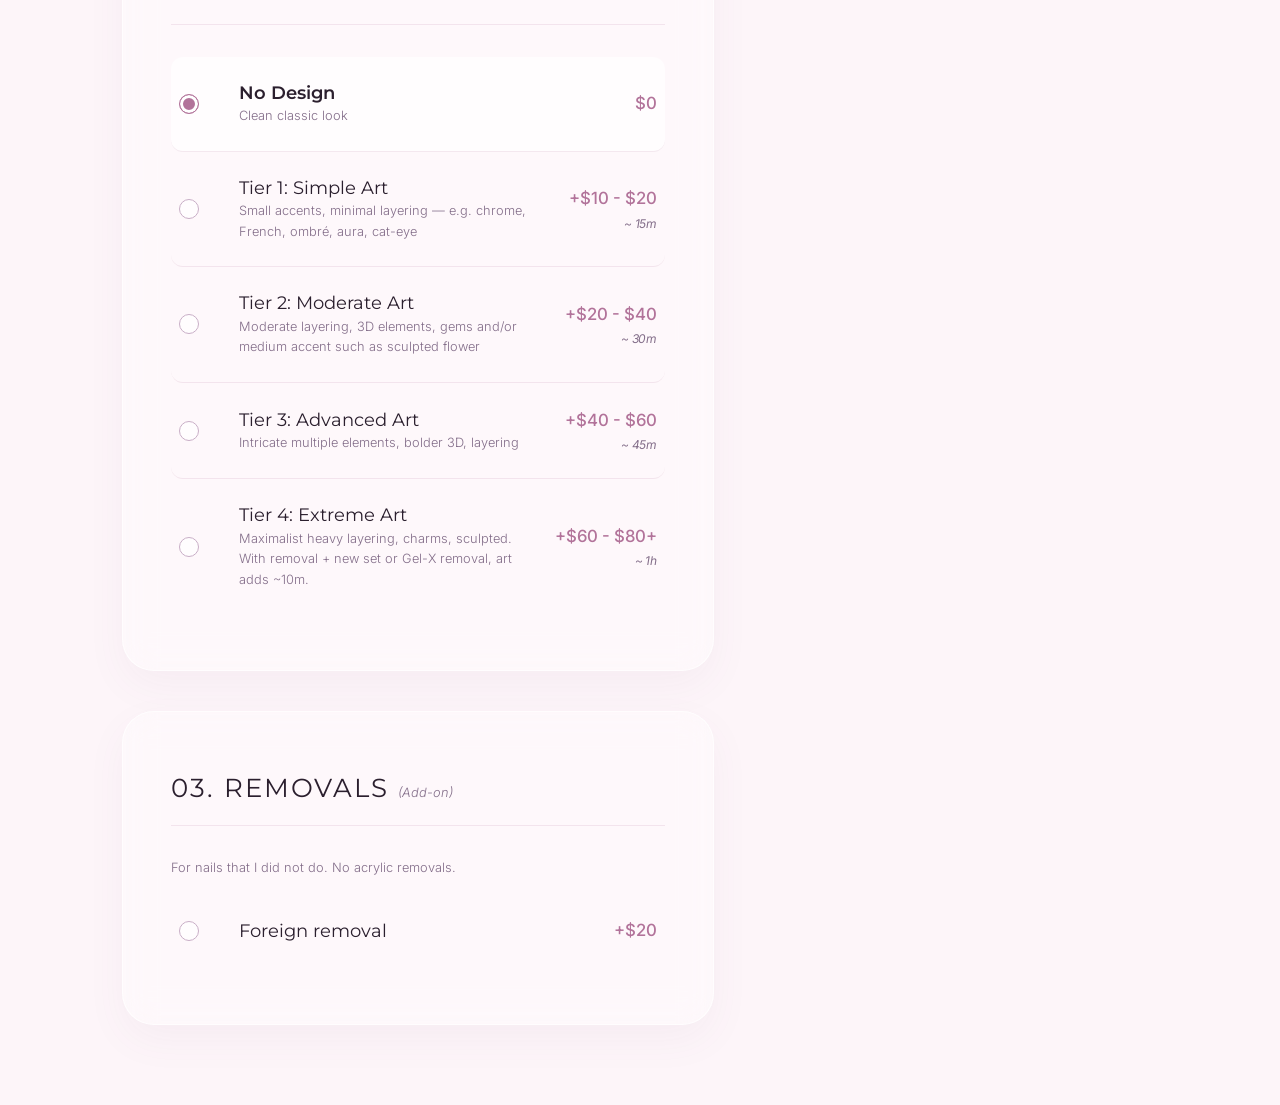
==== commit 8bac8a11: "Saturday appointments require a $50 deposit acknowledgement" ====
--- a/public/index.html
+++ b/public/index.html
@@ -48,6 +48,7 @@
                         <ul>
                             <li>A <strong>non-refundable $50 deposit</strong> (Zelle: ronisnailstudio@gmail.com) is required for first-time clients and goes towards your service total.</li>
                             <li>Your appointment is <strong>not accepted until your deposit is sent</strong>.</li>
+                            <li><strong>Saturday appointments require a non-refundable $50 deposit from every client</strong>, new and returning. Saturday hours are limited, and the deposit is what holds the time—it goes towards your service total.</li>
                             <li>Deposits are transferable if you reschedule or cancel at least 24 hours in advance.</li>
                             <li>Cancellations or rescheduling within 24 hours will forfeit the deposit.</li>
                             <li>Returning clients who cancel or reschedule within 24 hours will be charged a <strong>$50 rebooking fee</strong> before booking again.</li>
@@ -76,7 +77,7 @@
                     <div class="guide-item">
                         <h3>Service Info</h3>
                         <ul>
-                            <li>To inquire about <strong>weekend availability</strong>, please contact me directly—those times are not shown on the public calendar.</li>
+                            <li><strong>Saturdays are open on select weeks</strong> and appear on the booking calendar when available. A $50 deposit is required to hold any Saturday appointment.</li>
                             <li>Appointments typically last 1 to 2.5 hours. Intricate designs may take 3+ hours.</li>
                             <li>Pricing is determined by the level of difficulty and time required.</li>
                             <li>Refills are recommended every 3 weeks. Anything 4+ weeks is charged as a new set.</li>
